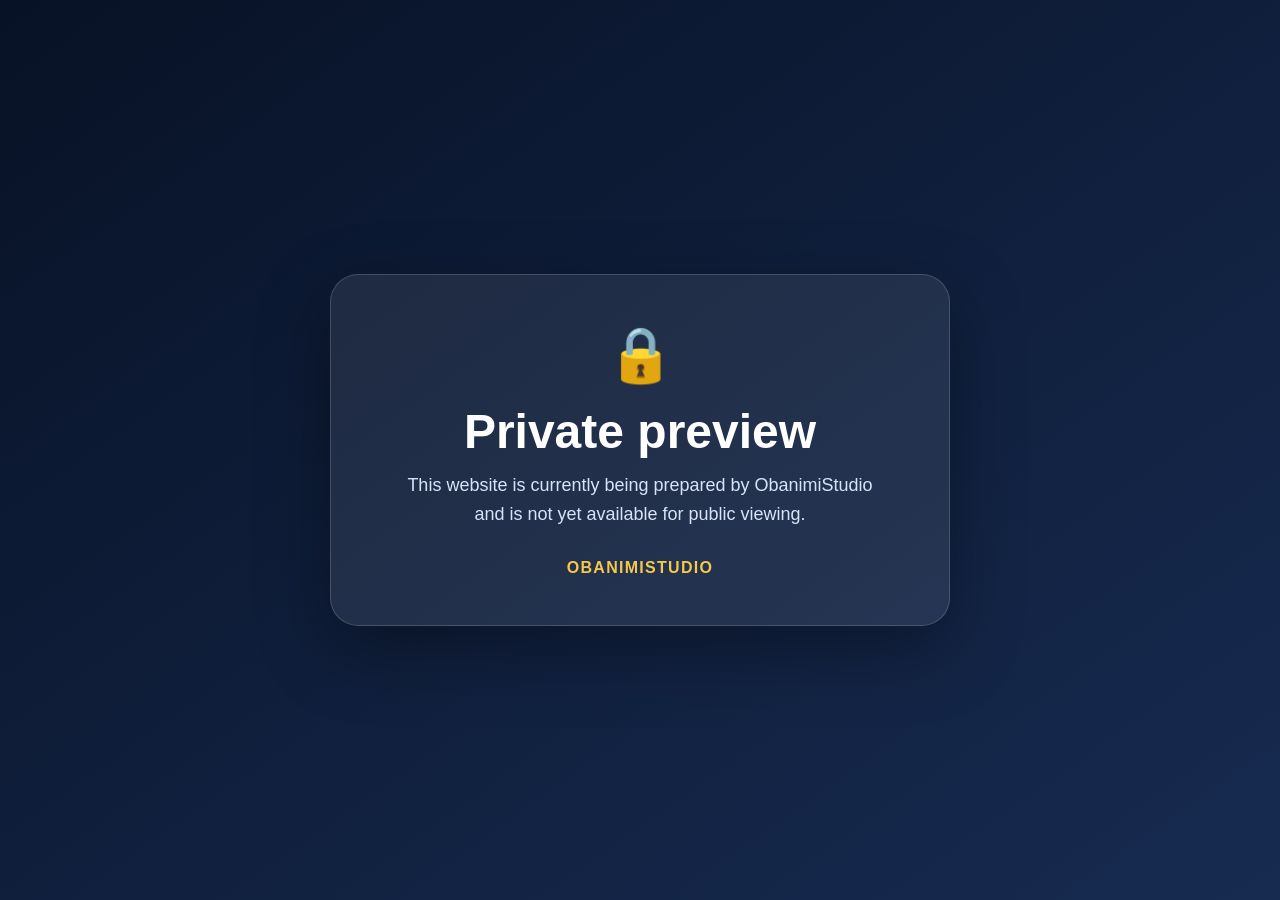
==== index.html @ 15bf910d "Deploy index.html" ====
<!doctype html>
<html lang="en">
<head>
  <meta charset="UTF-8" />
  <meta name="viewport" content="width=device-width, initial-scale=1.0" />
  <meta name="robots" content="noindex, nofollow, noarchive" />
  <meta name="theme-color" content="#101a35" />
  <title>Private Preview | ObanimiStudio</title>
  <link rel="canonical" href="https://obanimistudio.com/destination-of-peace/" />
  <style>
    *{box-sizing:border-box}
    body{margin:0;min-height:100vh;display:grid;place-items:center;padding:24px;background:linear-gradient(145deg,#081226,#172b51);font-family:Inter,Arial,sans-serif;color:#fff}
    main{width:min(620px,100%);padding:48px 30px;text-align:center;border:1px solid rgba(255,255,255,.16);border-radius:28px;background:rgba(255,255,255,.08);box-shadow:0 24px 70px rgba(0,0,0,.35)}
    .lock{font-size:54px}
    h1{margin:18px 0 12px;font-size:clamp(30px,6vw,48px)}
    p{margin:0 auto;max-width:470px;color:#d8e3f8;font-size:18px;line-height:1.6}
    .brand{margin-top:30px;color:#f4c84b;font-weight:800;letter-spacing:.08em}
  </style>
</head>
<body>
  <main>
    <div class="lock" aria-hidden="true">🔒</div>
    <h1>Private preview</h1>
    <p>This website is currently being prepared by ObanimiStudio and is not yet available for public viewing.</p>
    <div class="brand">OBANIMISTUDIO</div>
  </main>
  <script>
    if ('serviceWorker' in navigator) {
      navigator.serviceWorker.getRegistrations().then(registrations => registrations.forEach(registration => registration.unregister()));
    }
    if ('caches' in window) {
      caches.keys().then(keys => keys.forEach(key => caches.delete(key)));
    }
  </script>
</body>
</html>
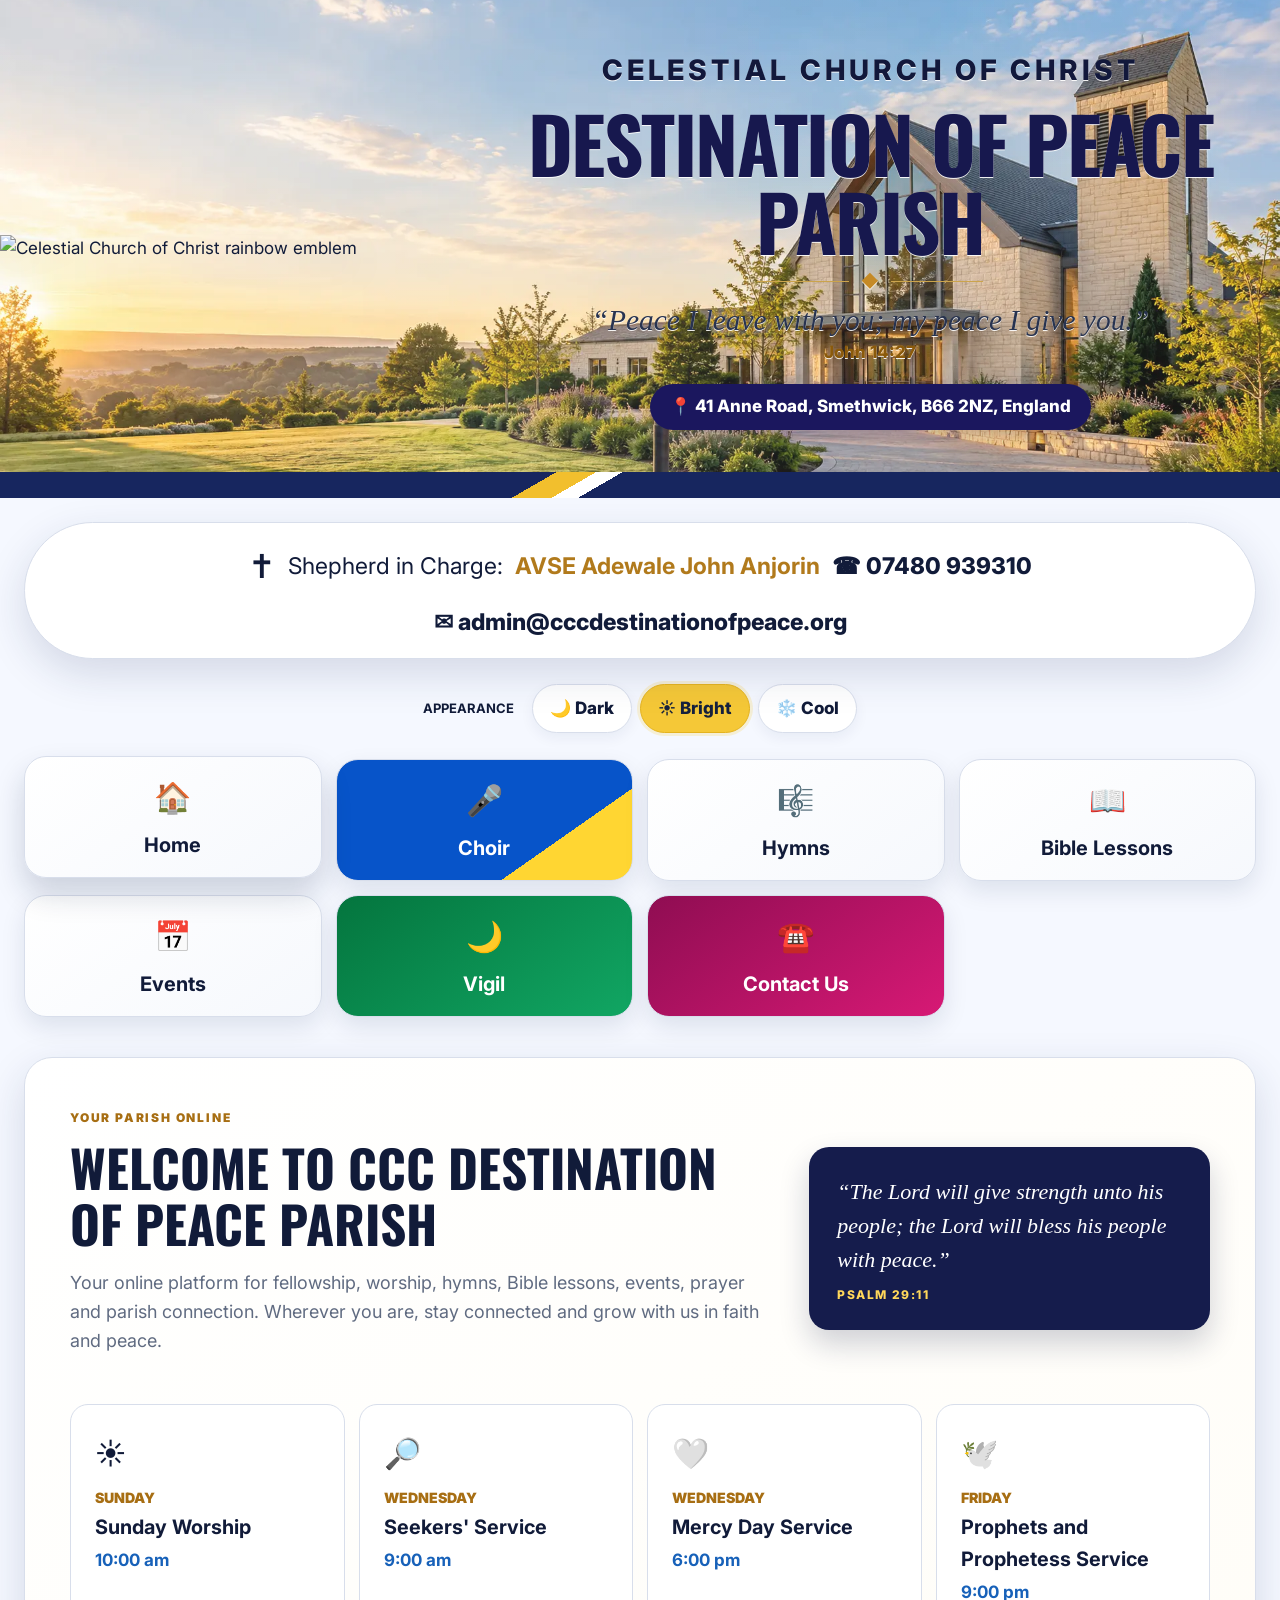
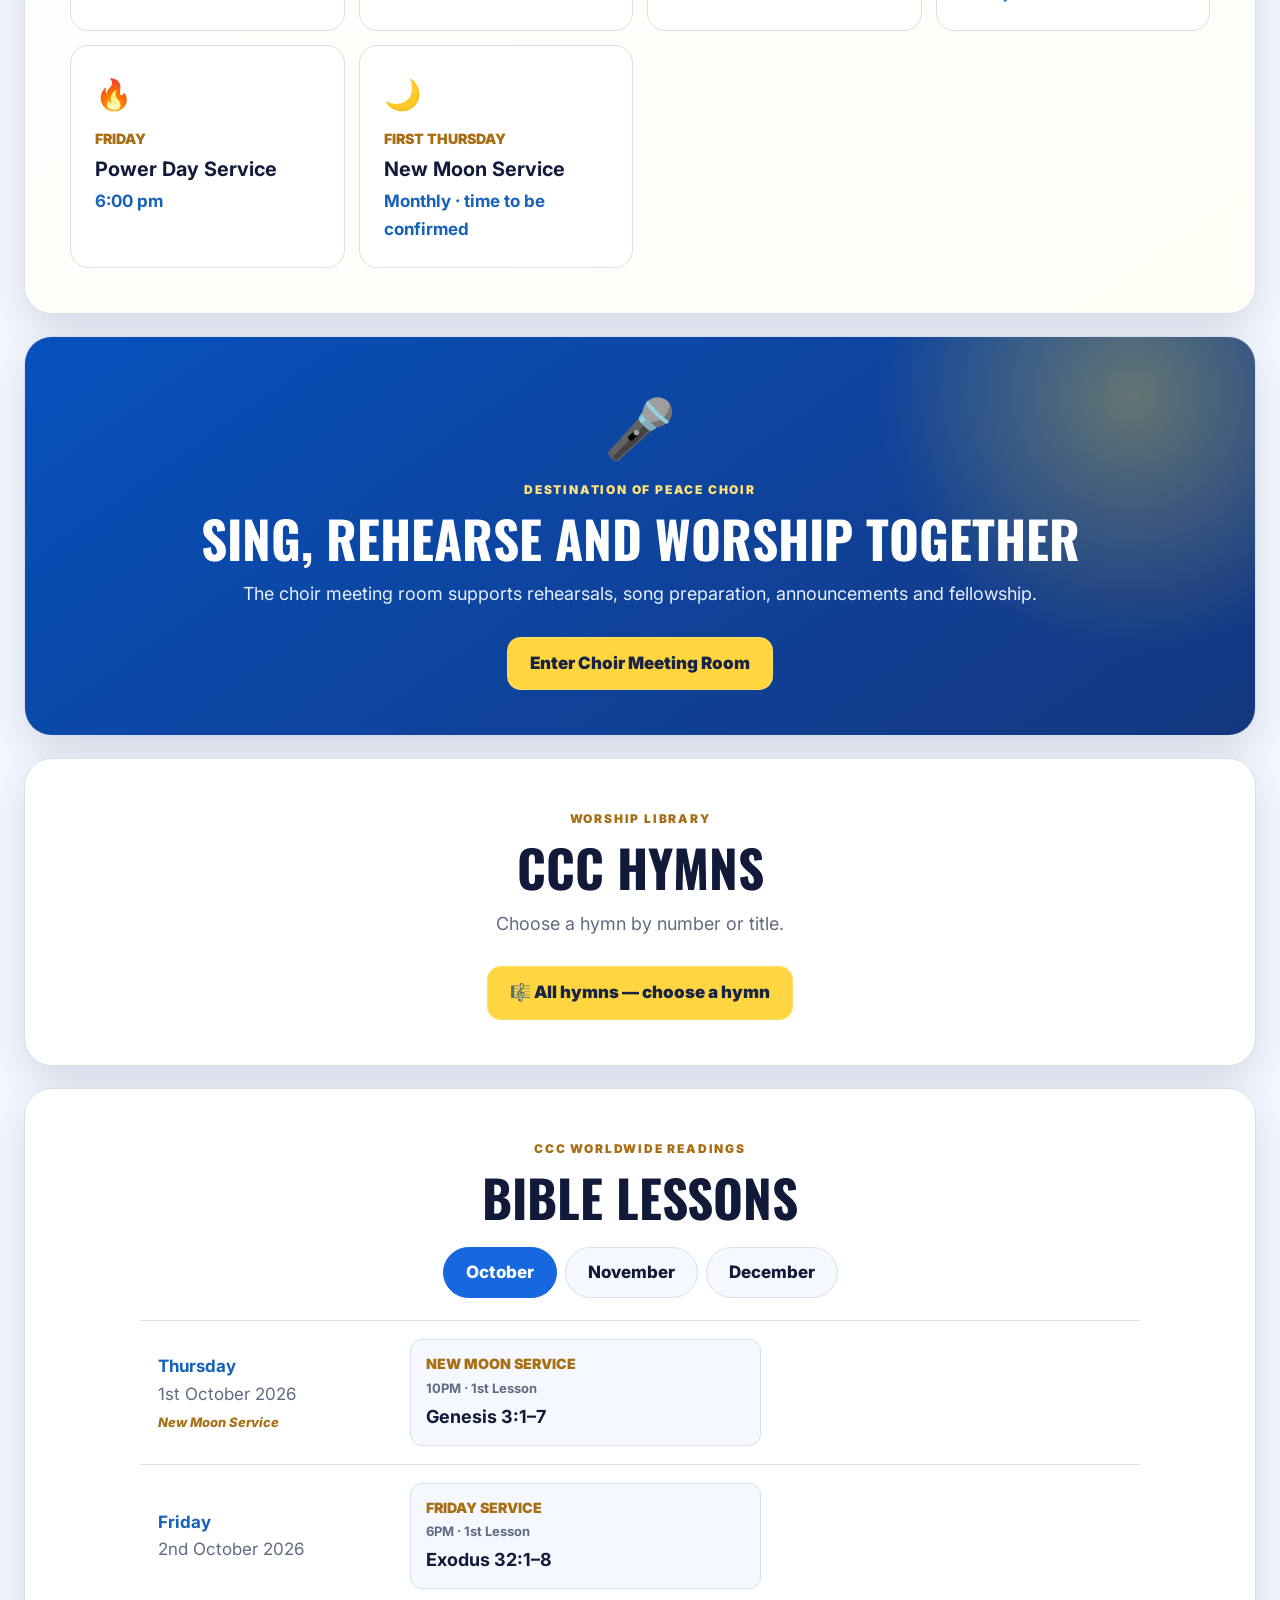
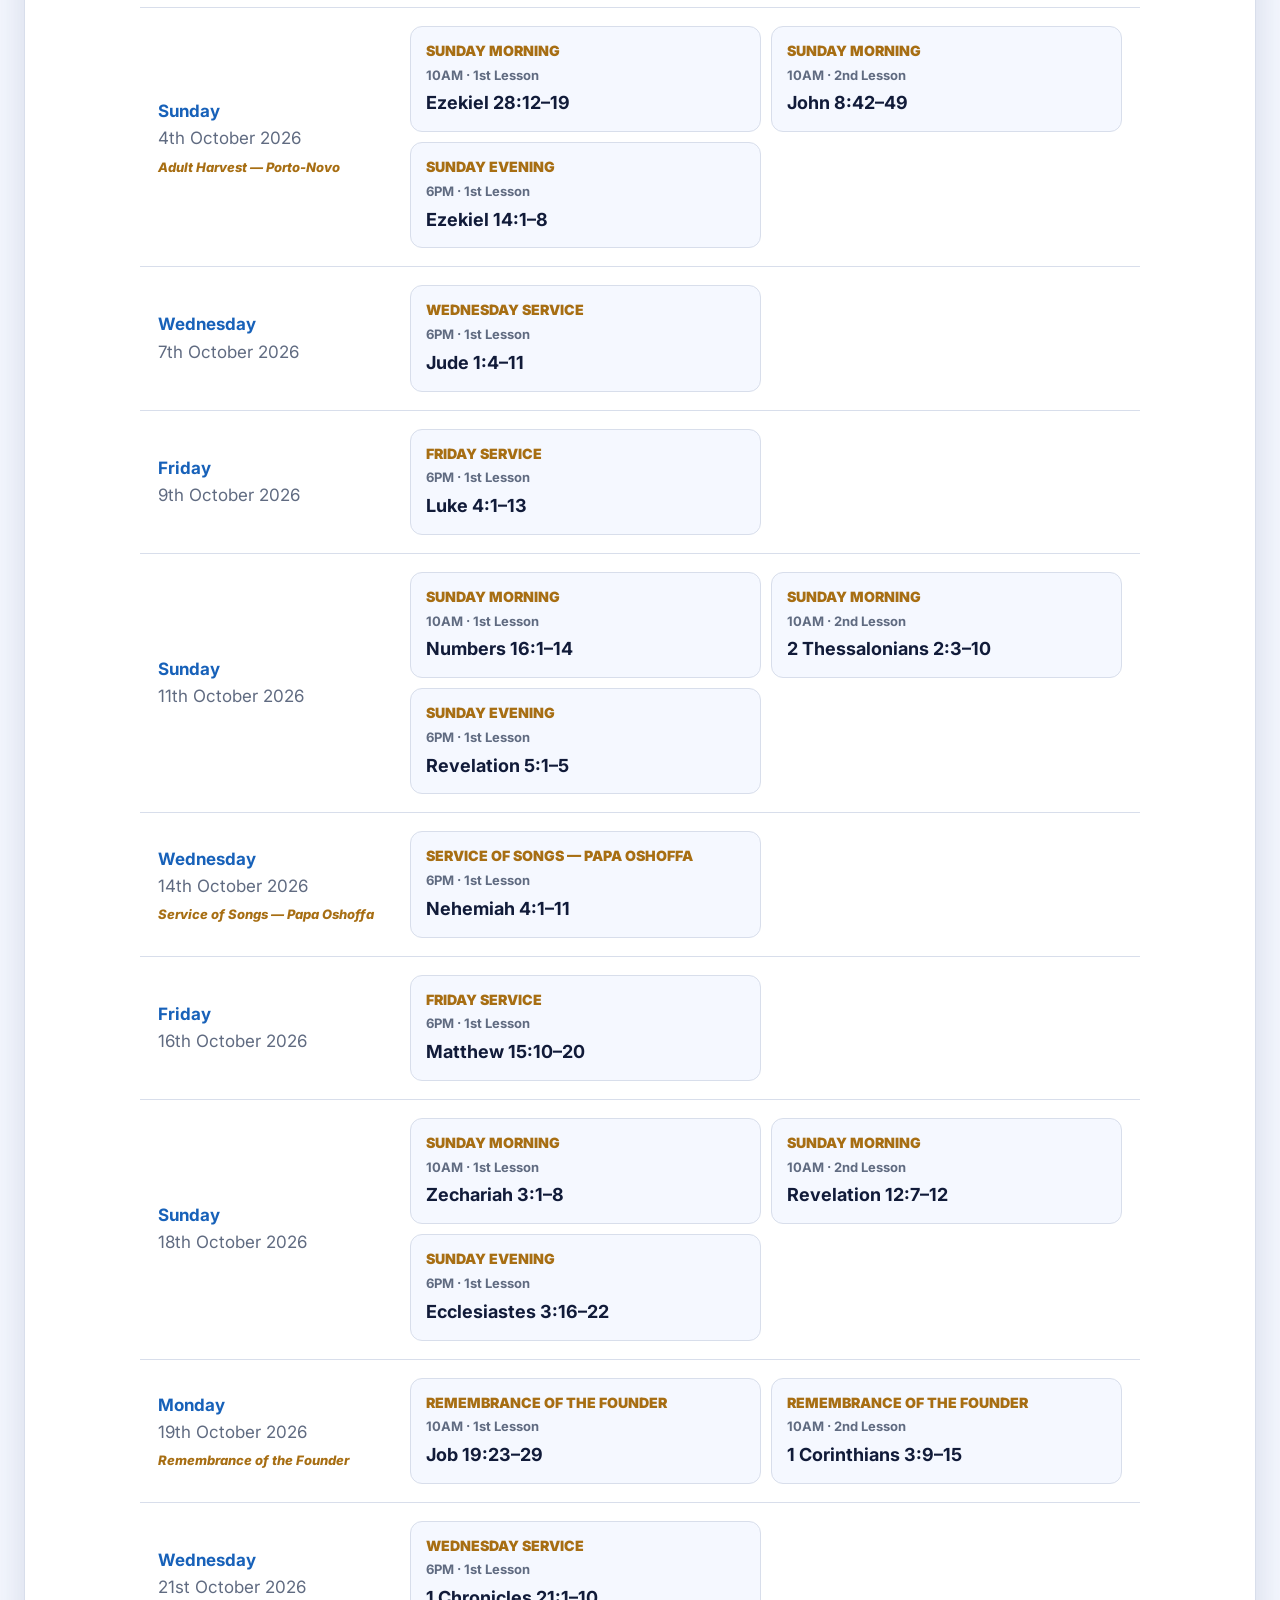
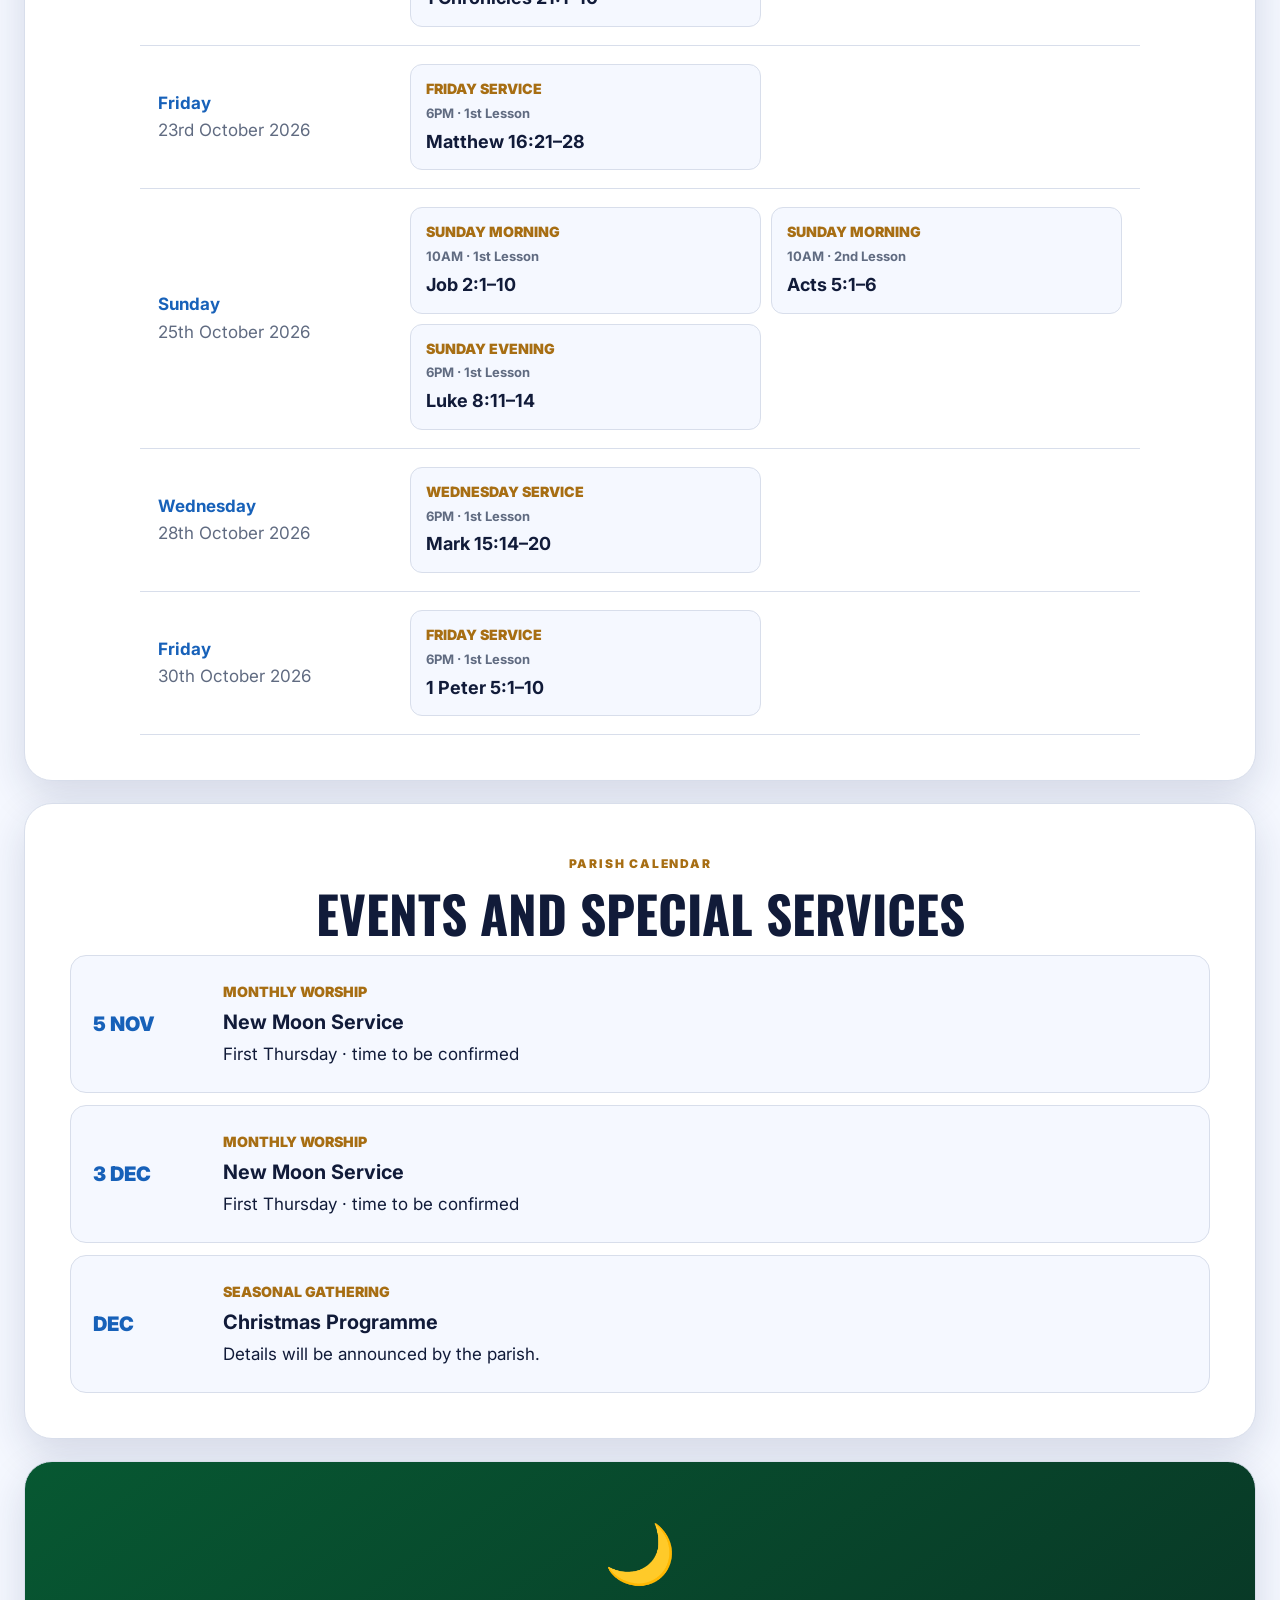
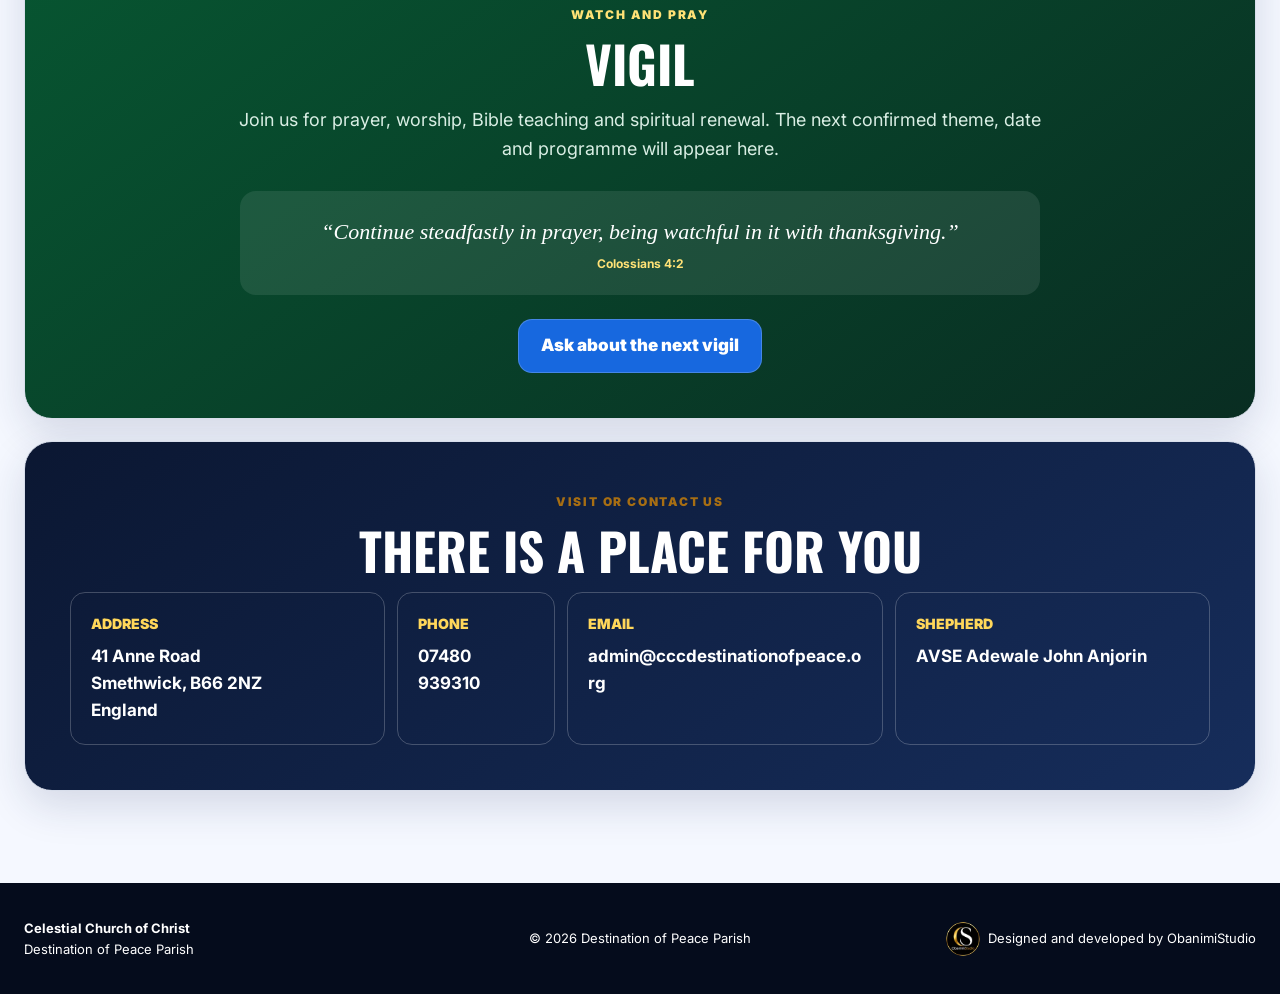
==== commit 1c8c1cfc: "Publish Destination of Peace parish website on custom domain" ====
--- a/index.html
+++ b/index.html
@@ -3,34 +3,16 @@
 <head>
   <meta charset="UTF-8" />
   <meta name="viewport" content="width=device-width, initial-scale=1.0" />
-  <meta name="robots" content="noindex, nofollow, noarchive" />
   <meta name="theme-color" content="#101a35" />
-  <title>Private Preview | ObanimiStudio</title>
-  <link rel="canonical" href="https://obanimistudio.com/destination-of-peace/" />
-  <style>
-    *{box-sizing:border-box}
-    body{margin:0;min-height:100vh;display:grid;place-items:center;padding:24px;background:linear-gradient(145deg,#081226,#172b51);font-family:Inter,Arial,sans-serif;color:#fff}
-    main{width:min(620px,100%);padding:48px 30px;text-align:center;border:1px solid rgba(255,255,255,.16);border-radius:28px;background:rgba(255,255,255,.08);box-shadow:0 24px 70px rgba(0,0,0,.35)}
-    .lock{font-size:54px}
-    h1{margin:18px 0 12px;font-size:clamp(30px,6vw,48px)}
-    p{margin:0 auto;max-width:470px;color:#d8e3f8;font-size:18px;line-height:1.6}
-    .brand{margin-top:30px;color:#f4c84b;font-weight:800;letter-spacing:.08em}
-  </style>
+  <meta name="description" content="Celestial Church of Christ Destination of Peace Parish." />
+  <title>CCC Destination of Peace Parish</title>
+  <link rel="canonical" href="https://cccdestinationofpeace.org.uk/" />
+  <link rel="icon" href="/favicon.svg" />
+  <link rel="manifest" href="/manifest.webmanifest" />
+  <link rel="stylesheet" href="/assets/index-CvPpojqM.css" />
 </head>
 <body>
-  <main>
-    <div class="lock" aria-hidden="true">🔒</div>
-    <h1>Private preview</h1>
-    <p>This website is currently being prepared by ObanimiStudio and is not yet available for public viewing.</p>
-    <div class="brand">OBANIMISTUDIO</div>
-  </main>
-  <script>
-    if ('serviceWorker' in navigator) {
-      navigator.serviceWorker.getRegistrations().then(registrations => registrations.forEach(registration => registration.unregister()));
-    }
-    if ('caches' in window) {
-      caches.keys().then(keys => keys.forEach(key => caches.delete(key)));
-    }
-  </script>
+  <div id="root"></div>
+  <script type="module" src="/assets/hymn-selector-20261004.js"></script>
 </body>
 </html>
--- a/assets/index-CvPpojqM.css
+++ b/assets/index-CvPpojqM.css
@@ -0,0 +1 @@
+@import "https://fonts.googleapis.com/css2?family=Inter:wght@400;600;700;800;900&family=Oswald:wght@600;700&display=swap";html,body,#root{min-height:100%}body{margin:0}:root{--page:#f5f8ff;--surface:#fff;--ink:#111b39;--muted:#606b81;--line:#d8deeb;--gold:#f5c837;--shadow:0 15px 42px #192b5426;--lightningcss-light:initial;--lightningcss-dark: ;color-scheme:light;font-family:Inter,system-ui,sans-serif}:root[data-theme=dark]{--page:#071020;--surface:#0e1a30;--ink:#f7f9ff;--muted:#b5bfd2;--line:#293752;--gold:#ffd445;--shadow:0 15px 42px #0006;--lightningcss-light: ;--lightningcss-dark:initial;color-scheme:dark}:root[data-theme=cool]{--page:#edfaff;--surface:#fff;--ink:#12334a;--muted:#5e7482;--line:#c4dde9;--gold:#f0c84a;--shadow:0 15px 42px #175b7624;--lightningcss-light:initial;--lightningcss-dark: ;color-scheme:light}*{box-sizing:border-box}html{scroll-behavior:smooth;scroll-padding-top:24px}body{background:radial-gradient(circle at top,#dfeaff 0,var(--page) 440px);color:var(--ink);margin:0;font:17px/1.6 Inter,sans-serif}button,input{font:inherit}button,a{-webkit-tap-highlight-color:transparent}.app-shell{background:var(--page);width:min(1450px,100%);margin:auto;overflow:hidden;box-shadow:0 0 80px #0714322e}.parish-banner{background:linear-gradient(90deg,#ffffff12 0%,#ffffff24 38%,#ffffff14 74%),var(--church);background-position:50%;background-size:cover;grid-template-columns:36% 64%;align-items:center;min-height:440px;display:grid;position:relative;overflow:hidden}.parish-banner:after{content:"";background:linear-gradient(150deg,#17265f 0 42%,#f2bf2d 42% 45%,#fff 45% 47%,#17265f 47%);height:26px;position:absolute;inset:auto 0 0}.banner-glow{pointer-events:none;background:radial-gradient(circle at 75% 20%,#ffe0740d,#0000 30%);position:absolute;inset:0}.ccc-emblem{z-index:1;filter:drop-shadow(0 12px 20px #05103633);justify-self:start;width:106%;max-width:560px;position:relative}.banner-copy{z-index:2;text-align:center;text-shadow:0 1px #ffffffe6;padding:48px 34px 68px;position:relative}.banner-copy>p{text-transform:uppercase;letter-spacing:.14em;color:#12183b;margin:0;font-size:clamp(17px,2.2vw,29px);font-weight:800}.banner-copy h1{text-transform:uppercase;letter-spacing:-.02em;color:#17184e;max-width:900px;margin:10px auto 8px;font-family:Oswald,sans-serif;font-size:clamp(46px,6vw,86px);line-height:1.02}.ornament{color:#c58a26;justify-content:center;align-items:center;gap:12px;display:flex}.ornament:before,.ornament:after{content:"";background:#cba44c;width:92px;height:1px}.banner-copy blockquote{color:#28334f;margin:6px 0 0;font:italic clamp(19px,2.3vw,31px)/1.3 Georgia,serif}.banner-copy cite{color:#8b5a0b;font-style:normal;font-weight:800;display:block}.address-pill{color:#fff;text-shadow:none;background:#1b175e;border-radius:999px;margin-top:18px;padding:9px 20px;font-weight:800;text-decoration:none;display:inline-flex;box-shadow:0 7px 18px #1a185e40}main{background:var(--page);padding:0 24px 70px}.shepherd-strip{z-index:3;border:1px solid var(--line);background:var(--surface);max-width:1320px;box-shadow:var(--shadow);border-radius:999px;flex-wrap:wrap;justify-content:center;align-items:center;gap:12px;margin:24px auto 15px;padding:17px 28px;font-size:clamp(16px,2vw,23px);display:flex;position:relative}.shepherd-strip .cross{font-size:33px}.shepherd-strip strong{color:#b17a1c}.shepherd-strip a{color:var(--ink);font-weight:800;text-decoration:none}.appearance-panel{text-transform:uppercase;justify-content:center;align-items:center;gap:18px;padding:10px;display:flex}.appearance-panel>b{font-size:13px}.appearance-panel>div{gap:8px;display:flex}.appearance-panel button{border:1px solid var(--line);background:var(--surface);color:var(--ink);cursor:pointer;border-radius:999px;padding:10px 17px;font-weight:800;box-shadow:0 5px 14px #1328500f}.appearance-panel button.active{background:var(--gold);color:#16213e;border-color:#e4b31f;box-shadow:0 0 0 3px #f5c83733}.dashboard-grid{grid-template-columns:repeat(4,1fr);gap:14px;max-width:1320px;margin:16px auto 40px;display:grid}.dashboard-card{border:1px solid var(--line);background:linear-gradient(145deg,var(--surface),color-mix(in srgb,var(--surface) 86%,#bed0ef));min-height:122px;color:var(--ink);cursor:pointer;border-radius:22px;align-content:center;place-items:center;gap:8px;font-size:20px;transition:transform .2s,box-shadow .2s;display:grid;box-shadow:0 10px 24px #0e1f431a}.dashboard-card:hover,.dashboard-card.selected{transform:translateY(-3px);box-shadow:0 16px 30px #0e1f432e}.dashboard-card span{font-size:30px}.dashboard-card.blue{color:#fff;background:linear-gradient(145deg,#0754c9 0 72%,#ffd632 72%)}.dashboard-card.green{color:#fff;background:linear-gradient(145deg,#04753e,#11a663)}.dashboard-card.pink{color:#fff;background:linear-gradient(145deg,#8f0d52,#d71975)}.welcome-card,.content-card{border:1px solid var(--line);background:var(--surface);max-width:1320px;box-shadow:var(--shadow);border-radius:28px;margin:22px auto;padding:45px;scroll-margin-top:24px}.welcome-card{background:linear-gradient(145deg,var(--surface),color-mix(in srgb,var(--surface) 90%,#ffe8a8))}.welcome-intro{grid-template-columns:1.4fr .8fr;align-items:center;gap:38px;display:grid}.welcome-intro p{color:var(--muted);font-size:18px}.welcome-intro blockquote{color:#fff;background:#151c4c;border-radius:20px;margin:0;padding:28px;font:italic 22px/1.55 Georgia,serif;box-shadow:0 14px 30px #0f184133}.welcome-intro cite{color:#ffd75a;text-transform:uppercase;letter-spacing:.12em;margin-top:10px;font:800 12px Inter,sans-serif;display:block}.section-kicker{color:#a76e13;text-transform:uppercase;letter-spacing:.15em;font-size:12px;font-weight:900;display:inline-block}.welcome-card h2,.content-card h2{text-transform:uppercase;margin:8px 0 14px;font-family:Oswald,sans-serif;font-size:clamp(30px,4vw,52px);line-height:1.1}.content-card{text-align:center}.content-card>p{max-width:820px;color:var(--muted);margin:0 auto 28px;font-size:18px}.service-grid{text-align:left;grid-template-columns:repeat(4,1fr);gap:14px;margin-top:30px;display:grid}.service-grid article{border:1px solid var(--line);background:var(--surface);border-radius:18px;padding:24px}.service-grid article>span{font-size:30px}.service-grid small{color:#a76e13;text-transform:uppercase;margin-top:10px;font-weight:900;display:block}.service-grid h3{margin:3px 0}.service-grid strong{color:#1761b9}.card-icon{font-size:58px}.choir-card{color:#fff;background:radial-gradient(circle at 90% 15%,#ffd73459,#0000 22%),linear-gradient(145deg,#0751bd,#14377f)}.choir-card .section-kicker{color:#ffe278}.choir-card>p{color:#e7efff}.action-button{color:#fff;background:#1768df;border:1px solid #fff3;border-radius:14px;justify-content:center;align-items:center;min-height:52px;padding:12px 22px;font-weight:900;text-decoration:none;display:inline-flex}.action-button.gold{color:#192344;background:#ffd63f}.search-box{text-align:left;max-width:740px;margin:25px auto;font-weight:800;display:block}.search-box input{border:1px solid var(--line);background:var(--page);width:100%;color:var(--ink);border-radius:12px;margin-top:7px;padding:15px;display:block}.hymn-grid{grid-template-columns:repeat(3,1fr);gap:12px;display:grid}.hymn-grid button{text-align:left;border:1px solid var(--line);background:var(--page);min-height:125px;color:var(--ink);cursor:pointer;border-radius:15px;padding:18px}.hymn-grid small,.hymn-grid span{color:var(--muted);display:block}.hymn-grid b{margin:7px 0;font-size:17px;display:block}.month-tabs{flex-wrap:wrap;justify-content:center;gap:8px;margin:22px 0;display:flex}.month-tabs button{border:1px solid var(--line);background:var(--page);color:var(--ink);cursor:pointer;border-radius:999px;padding:11px 22px;font-weight:800}.month-tabs button.active{color:#fff;background:#1768df;border-color:#1768df}.lesson-list{border-top:1px solid var(--line);text-align:left;max-width:1000px;margin:auto}.lesson-list>article{border-bottom:1px solid var(--line);grid-template-columns:230px 1fr;align-items:center;gap:22px;padding:18px;display:grid}.lesson-date{display:grid}.lesson-date>b{color:#1761b9}.lesson-date time{color:var(--muted)}.lesson-date em{color:#a76e13;margin-top:6px;font-size:13px;font-weight:800;line-height:1.35}.lesson-readings{grid-template-columns:repeat(2,minmax(0,1fr));gap:10px;display:grid}.lesson-readings>div{background:var(--page);border:1px solid var(--line);border-radius:12px;min-height:88px;padding:13px 15px}.lesson-readings small{color:#a76e13;text-transform:uppercase;font-weight:900;display:block}.lesson-readings span{color:var(--muted);margin-top:2px;font-size:13px;font-weight:700;display:block}.lesson-readings strong{margin-top:4px;font-size:18px;display:block}.event-grid{text-align:left;gap:12px;display:grid}.event-grid article{border:1px solid var(--line);background:var(--page);border-radius:16px;grid-template-columns:110px 1fr;align-items:center;gap:20px;padding:22px;display:grid}.event-grid time{color:#1761b9;font-size:20px;font-weight:900}.event-grid small{color:#a76e13;text-transform:uppercase;font-weight:900}.event-grid h3,.event-grid p{margin:2px 0}.vigil-card{color:#fff;background:linear-gradient(145deg,#075832,#092d22)}.vigil-card .section-kicker{color:#ffe276}.vigil-card>p{color:#d9eee4}.vigil-card blockquote{background:#ffffff17;border-radius:16px;max-width:800px;margin:24px auto;padding:24px;font:italic 22px/1.5 Georgia,serif}.vigil-card cite{color:#ffe276;margin-top:8px;font:700 12px Inter,sans-serif;display:block}.contact-card{color:#fff;background:linear-gradient(145deg,#0b1732,#162d5b)}.contact-grid{text-align:left;grid-template-columns:2fr 1fr 2fr 2fr;gap:12px;display:grid}.contact-grid>*{color:#fff;overflow-wrap:anywhere;border:1px solid #ffffff38;border-radius:15px;padding:20px;text-decoration:none}.contact-grid small{color:#ffd75a;text-transform:uppercase;margin-bottom:7px;font-weight:900;display:block}footer{color:#fff;background:#050c1c;grid-template-columns:1fr auto 1fr;align-items:center;gap:20px;padding:32px max(24px,50% - 660px);font-size:13px;display:grid}footer div{display:grid}footer a{color:#fff;justify-self:end;align-items:center;gap:8px;text-decoration:none;display:flex}footer img{border-radius:50%;width:34px;height:34px}.modal-backdrop{z-index:100;background:#020816e0;place-items:center;padding:20px;display:grid;position:fixed;inset:0}.hymn-modal{background:var(--surface);width:min(1120px,100%);max-height:92vh;color:var(--ink);border-radius:20px;padding:34px;position:relative;overflow:auto}.hymn-toolbar{z-index:2;background:color-mix(in srgb,var(--surface) 95%,transparent);border-bottom:1px solid var(--line);-webkit-backdrop-filter:blur(10px);backdrop-filter:blur(10px);justify-content:space-between;align-items:center;gap:15px;margin:-34px -34px 24px;padding:16px 20px;display:flex;position:sticky;top:-34px}.close-button,.font-controls button,.hymn-navigation button{border:1px solid var(--line);background:var(--page);color:var(--ink);cursor:pointer;border-radius:10px;padding:9px 14px;font-weight:800}.font-controls{align-items:center;gap:8px;display:flex}.font-controls span{min-width:42px;color:var(--muted);font-size:13px}.bilingual-grid{text-align:left;grid-template-columns:1fr 1fr;gap:18px;margin-top:22px;display:grid}.bilingual-grid>section{border:1px solid var(--line);background:var(--page);border-radius:16px;padding:24px}.bilingual-grid h3{color:#1761b9;margin:0 0 16px}.lyrics-text{white-space:pre-wrap;font-size:var(--hymn-font-size);line-height:1.8}.hymn-navigation{justify-content:space-between;gap:12px;margin-top:24px;display:flex}.hymn-navigation button:disabled{opacity:.42;cursor:not-allowed}@media (width<=1050px){.parish-banner{grid-template-columns:40% 60%}.dashboard-grid{grid-template-columns:repeat(3,1fr)}.service-grid,.hymn-grid{grid-template-columns:repeat(2,1fr)}.contact-grid,footer{grid-template-columns:1fr 1fr}footer>p{display:none}}@media (width<=700px){body{font-size:16px}.parish-banner{background-image:linear-gradient(180deg,#ffffff24,#ffffff1f 60%,#ffffff0a),var(--church);background-position:66%;min-height:650px;display:block}.ccc-emblem{width:76%;margin:auto;padding-top:8px;display:block}.banner-copy{padding:0 18px 58px}.banner-copy h1{font-size:44px}.address-pill{font-size:13px}.shepherd-strip{text-align:center;border-radius:24px}.appearance-panel{text-align:center;display:grid}.dashboard-grid{grid-template-columns:repeat(2,1fr);gap:10px}.dashboard-card{min-height:105px;font-size:16px}.welcome-card,.content-card{padding:30px 20px}.welcome-intro{grid-template-columns:1fr;gap:20px}.welcome-intro blockquote{font-size:19px}.service-grid,.hymn-grid,.contact-grid,.bilingual-grid{grid-template-columns:1fr}.lesson-list>article{grid-template-columns:1fr;gap:10px}.lesson-readings{grid-template-columns:1fr 1fr}.event-grid article{grid-template-columns:1fr}.hymn-modal{padding:22px}.hymn-toolbar{margin:-22px -22px 20px;padding:12px;top:-22px}.font-controls button{padding:8px 10px}footer{grid-template-columns:1fr}footer a{justify-self:start}}@media (width<=420px){.lesson-readings{grid-template-columns:1fr}.appearance-panel button{padding:9px 11px}.dashboard-card{min-height:96px}}@media (prefers-reduced-motion:reduce){html{scroll-behavior:auto}.dashboard-card{transition:none}}
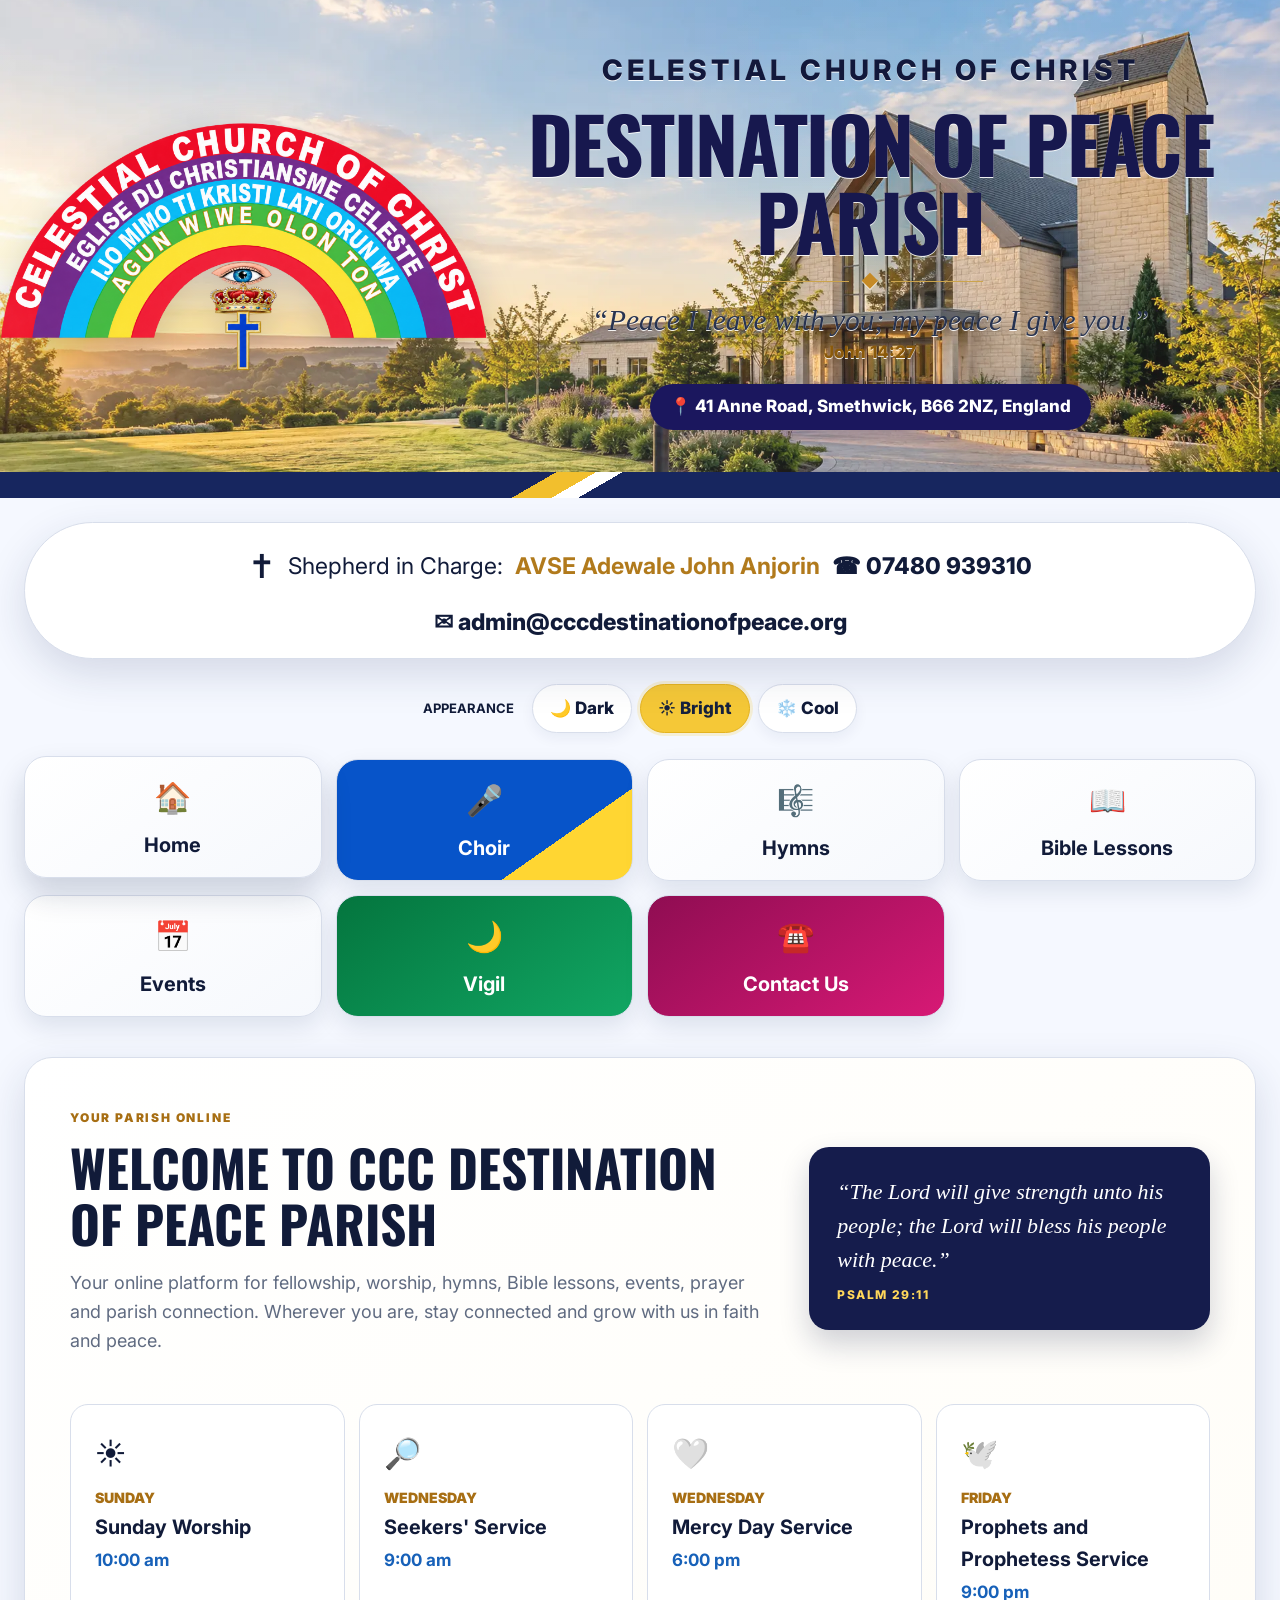
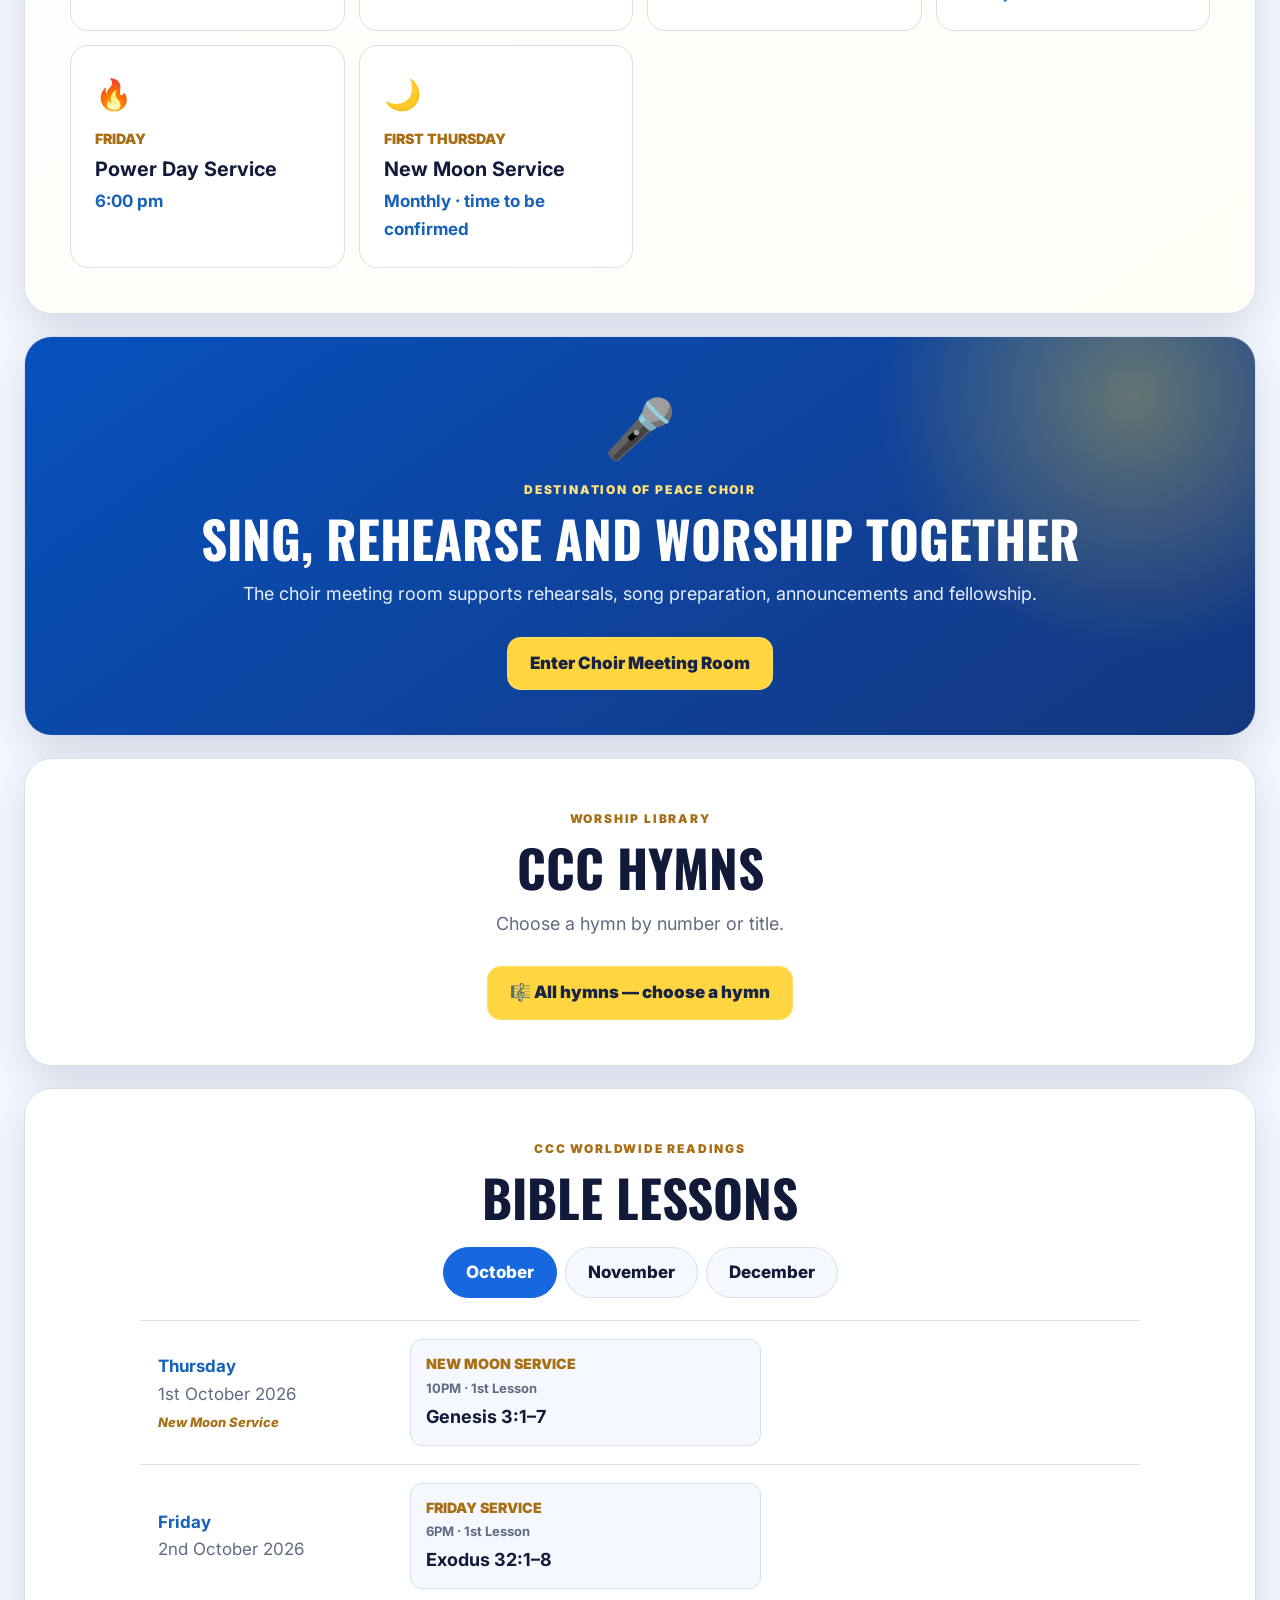
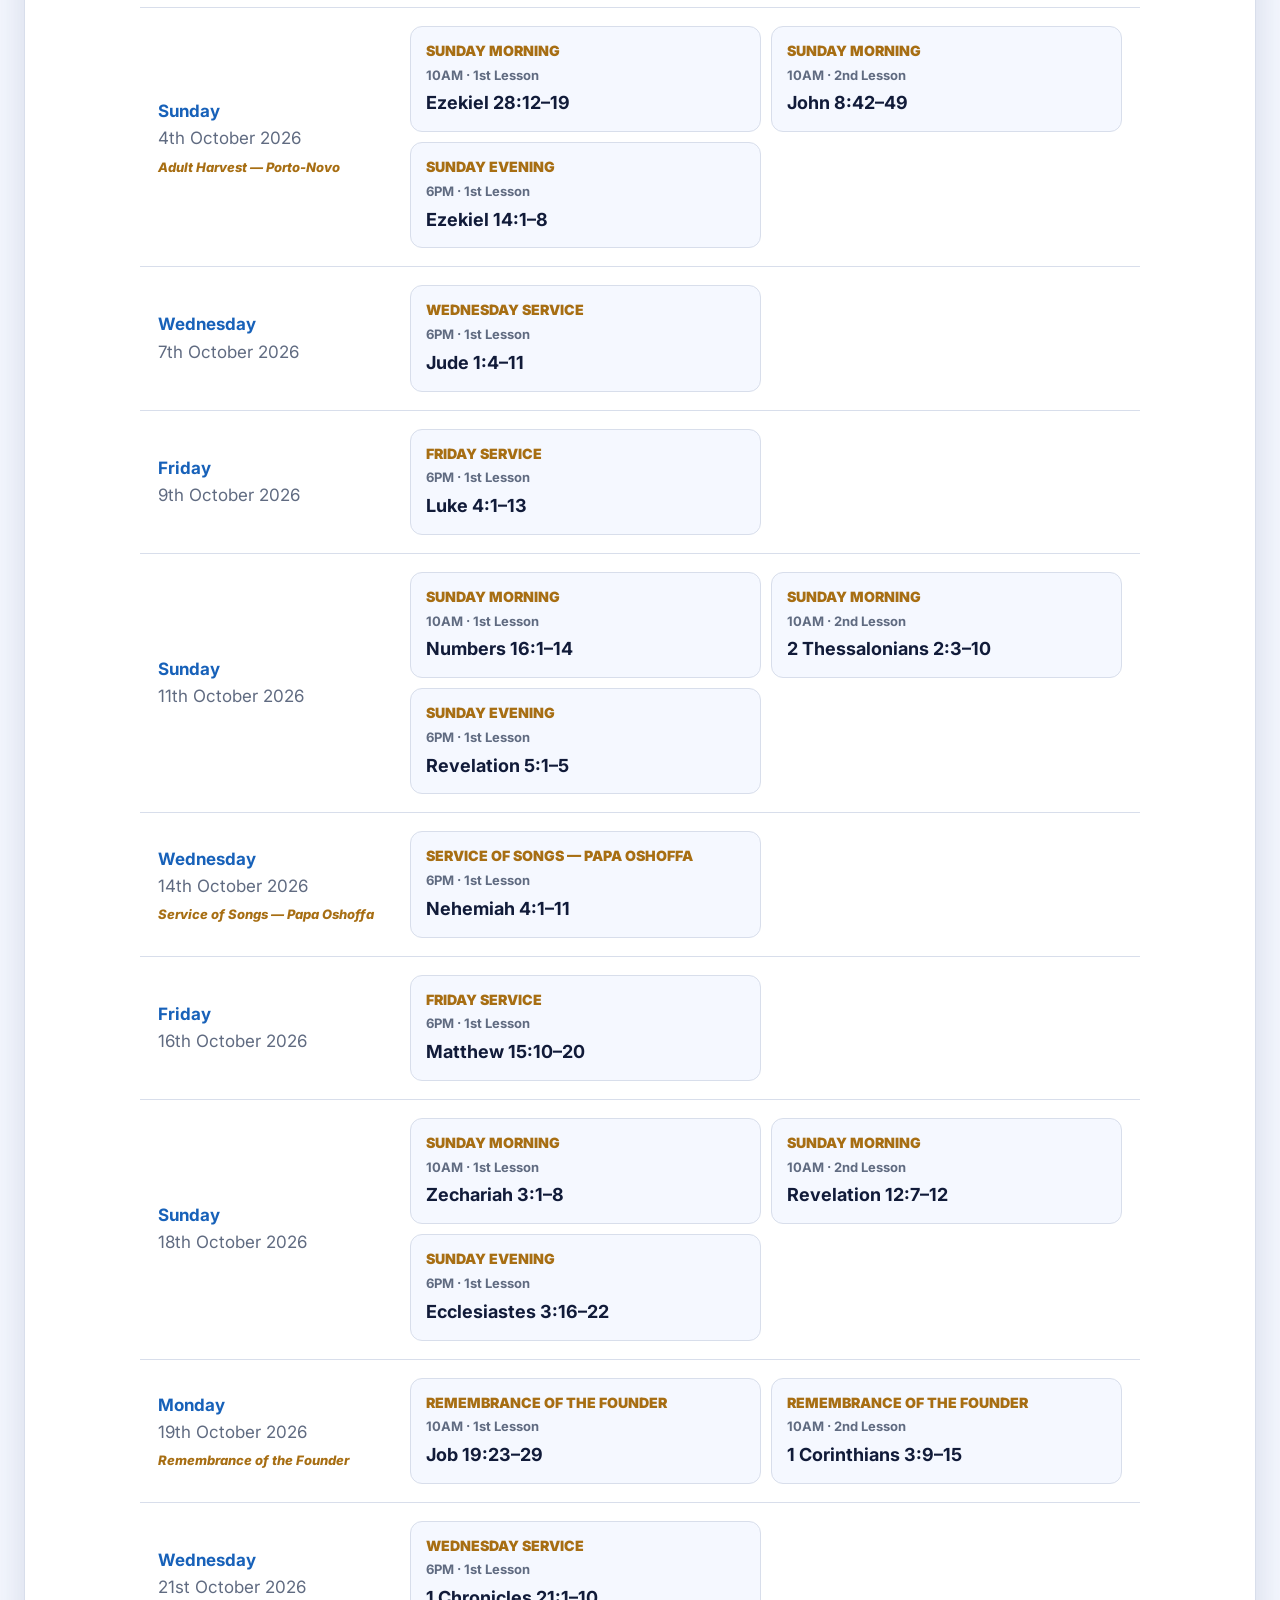
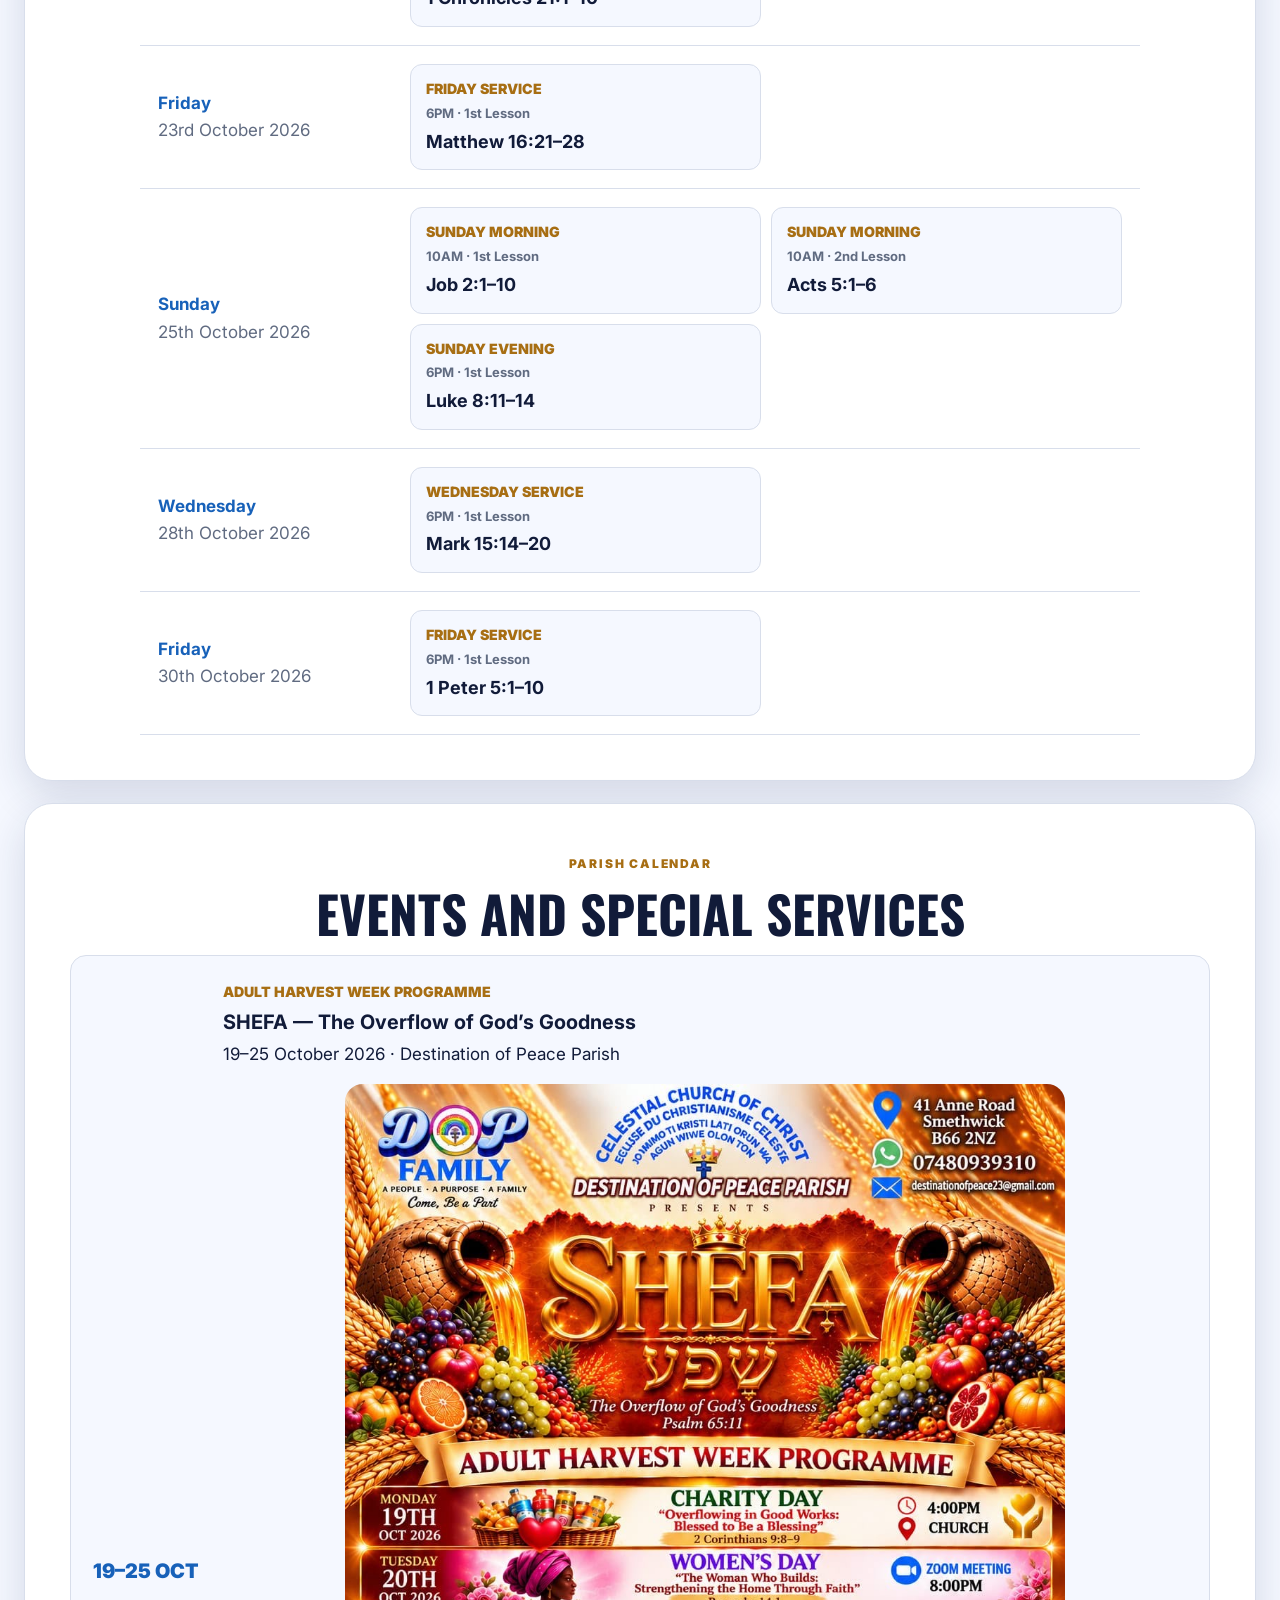
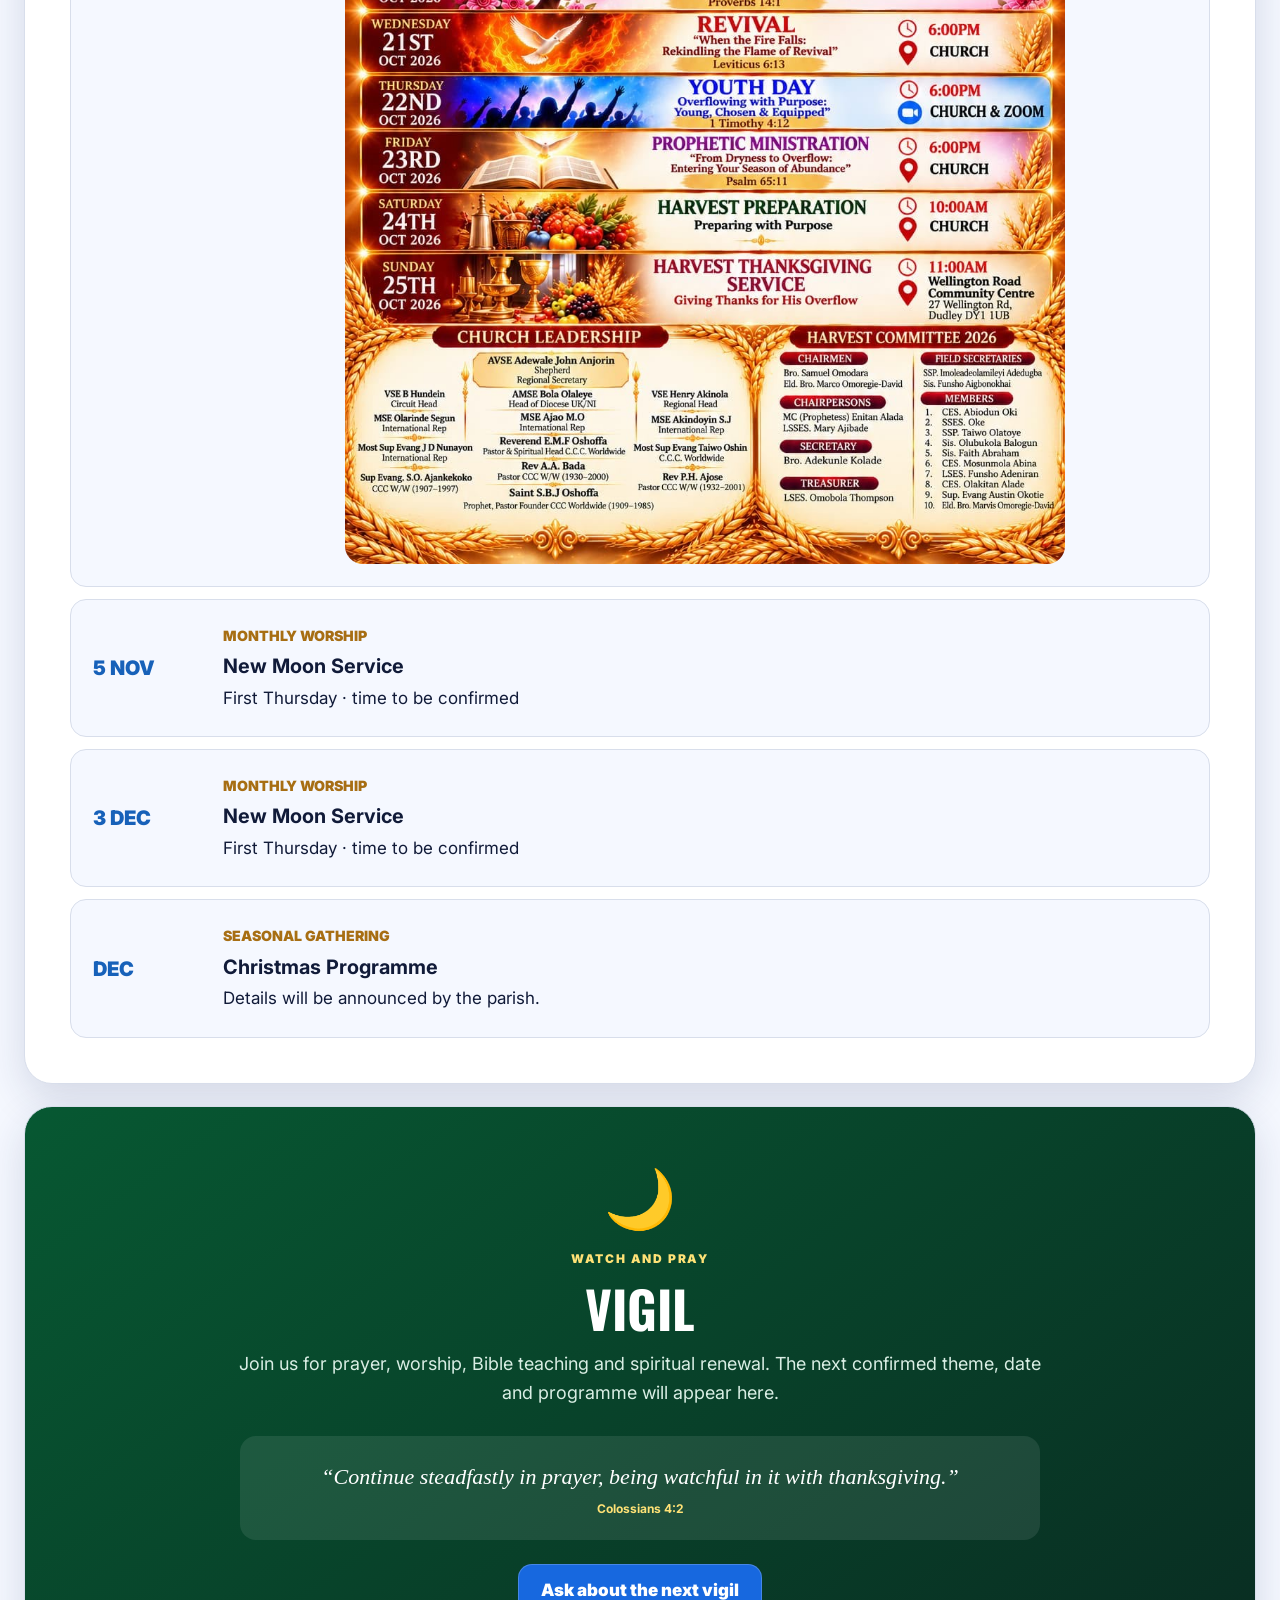
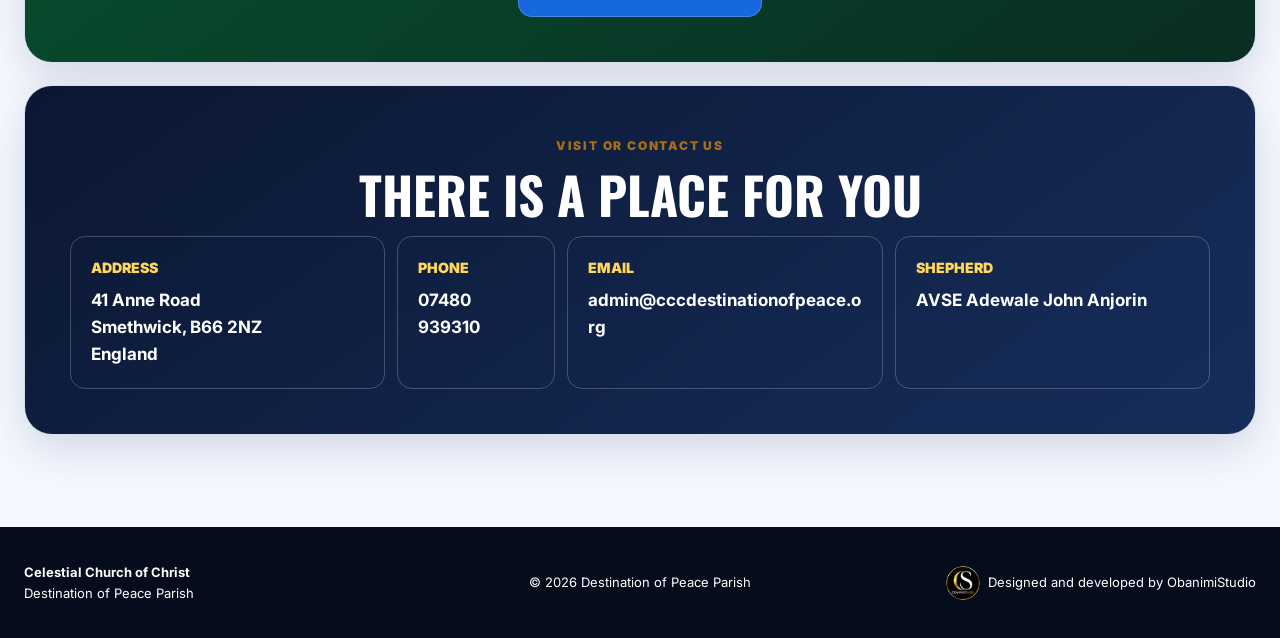
==== commit 2e4e59a2: "Synchronize latest responsive layout and harvest programme across devices" ====
--- a/index.html
+++ b/index.html
@@ -9,10 +9,10 @@
   <link rel="canonical" href="https://cccdestinationofpeace.org.uk/" />
   <link rel="icon" href="/favicon.svg" />
   <link rel="manifest" href="/manifest.webmanifest" />
-  <link rel="stylesheet" href="/assets/index-CvPpojqM.css" />
+  <link rel="stylesheet" href="/assets/index-CvPpojqM.css?v=20261007-1" />
 </head>
 <body>
   <div id="root"></div>
-  <script type="module" src="/assets/hymn-selector-20261004.js"></script>
+  <script type="module" src="/assets/hymn-selector-20261004.js?v=20261007-1"></script>
 </body>
 </html>
--- a/assets/index-CvPpojqM.css
+++ b/assets/index-CvPpojqM.css
@@ -1 +1 @@
-@import "https://fonts.googleapis.com/css2?family=Inter:wght@400;600;700;800;900&family=Oswald:wght@600;700&display=swap";html,body,#root{min-height:100%}body{margin:0}:root{--page:#f5f8ff;--surface:#fff;--ink:#111b39;--muted:#606b81;--line:#d8deeb;--gold:#f5c837;--shadow:0 15px 42px #192b5426;--lightningcss-light:initial;--lightningcss-dark: ;color-scheme:light;font-family:Inter,system-ui,sans-serif}:root[data-theme=dark]{--page:#071020;--surface:#0e1a30;--ink:#f7f9ff;--muted:#b5bfd2;--line:#293752;--gold:#ffd445;--shadow:0 15px 42px #0006;--lightningcss-light: ;--lightningcss-dark:initial;color-scheme:dark}:root[data-theme=cool]{--page:#edfaff;--surface:#fff;--ink:#12334a;--muted:#5e7482;--line:#c4dde9;--gold:#f0c84a;--shadow:0 15px 42px #175b7624;--lightningcss-light:initial;--lightningcss-dark: ;color-scheme:light}*{box-sizing:border-box}html{scroll-behavior:smooth;scroll-padding-top:24px}body{background:radial-gradient(circle at top,#dfeaff 0,var(--page) 440px);color:var(--ink);margin:0;font:17px/1.6 Inter,sans-serif}button,input{font:inherit}button,a{-webkit-tap-highlight-color:transparent}.app-shell{background:var(--page);width:min(1450px,100%);margin:auto;overflow:hidden;box-shadow:0 0 80px #0714322e}.parish-banner{background:linear-gradient(90deg,#ffffff12 0%,#ffffff24 38%,#ffffff14 74%),var(--church);background-position:50%;background-size:cover;grid-template-columns:36% 64%;align-items:center;min-height:440px;display:grid;position:relative;overflow:hidden}.parish-banner:after{content:"";background:linear-gradient(150deg,#17265f 0 42%,#f2bf2d 42% 45%,#fff 45% 47%,#17265f 47%);height:26px;position:absolute;inset:auto 0 0}.banner-glow{pointer-events:none;background:radial-gradient(circle at 75% 20%,#ffe0740d,#0000 30%);position:absolute;inset:0}.ccc-emblem{z-index:1;filter:drop-shadow(0 12px 20px #05103633);justify-self:start;width:106%;max-width:560px;position:relative}.banner-copy{z-index:2;text-align:center;text-shadow:0 1px #ffffffe6;padding:48px 34px 68px;position:relative}.banner-copy>p{text-transform:uppercase;letter-spacing:.14em;color:#12183b;margin:0;font-size:clamp(17px,2.2vw,29px);font-weight:800}.banner-copy h1{text-transform:uppercase;letter-spacing:-.02em;color:#17184e;max-width:900px;margin:10px auto 8px;font-family:Oswald,sans-serif;font-size:clamp(46px,6vw,86px);line-height:1.02}.ornament{color:#c58a26;justify-content:center;align-items:center;gap:12px;display:flex}.ornament:before,.ornament:after{content:"";background:#cba44c;width:92px;height:1px}.banner-copy blockquote{color:#28334f;margin:6px 0 0;font:italic clamp(19px,2.3vw,31px)/1.3 Georgia,serif}.banner-copy cite{color:#8b5a0b;font-style:normal;font-weight:800;display:block}.address-pill{color:#fff;text-shadow:none;background:#1b175e;border-radius:999px;margin-top:18px;padding:9px 20px;font-weight:800;text-decoration:none;display:inline-flex;box-shadow:0 7px 18px #1a185e40}main{background:var(--page);padding:0 24px 70px}.shepherd-strip{z-index:3;border:1px solid var(--line);background:var(--surface);max-width:1320px;box-shadow:var(--shadow);border-radius:999px;flex-wrap:wrap;justify-content:center;align-items:center;gap:12px;margin:24px auto 15px;padding:17px 28px;font-size:clamp(16px,2vw,23px);display:flex;position:relative}.shepherd-strip .cross{font-size:33px}.shepherd-strip strong{color:#b17a1c}.shepherd-strip a{color:var(--ink);font-weight:800;text-decoration:none}.appearance-panel{text-transform:uppercase;justify-content:center;align-items:center;gap:18px;padding:10px;display:flex}.appearance-panel>b{font-size:13px}.appearance-panel>div{gap:8px;display:flex}.appearance-panel button{border:1px solid var(--line);background:var(--surface);color:var(--ink);cursor:pointer;border-radius:999px;padding:10px 17px;font-weight:800;box-shadow:0 5px 14px #1328500f}.appearance-panel button.active{background:var(--gold);color:#16213e;border-color:#e4b31f;box-shadow:0 0 0 3px #f5c83733}.dashboard-grid{grid-template-columns:repeat(4,1fr);gap:14px;max-width:1320px;margin:16px auto 40px;display:grid}.dashboard-card{border:1px solid var(--line);background:linear-gradient(145deg,var(--surface),color-mix(in srgb,var(--surface) 86%,#bed0ef));min-height:122px;color:var(--ink);cursor:pointer;border-radius:22px;align-content:center;place-items:center;gap:8px;font-size:20px;transition:transform .2s,box-shadow .2s;display:grid;box-shadow:0 10px 24px #0e1f431a}.dashboard-card:hover,.dashboard-card.selected{transform:translateY(-3px);box-shadow:0 16px 30px #0e1f432e}.dashboard-card span{font-size:30px}.dashboard-card.blue{color:#fff;background:linear-gradient(145deg,#0754c9 0 72%,#ffd632 72%)}.dashboard-card.green{color:#fff;background:linear-gradient(145deg,#04753e,#11a663)}.dashboard-card.pink{color:#fff;background:linear-gradient(145deg,#8f0d52,#d71975)}.welcome-card,.content-card{border:1px solid var(--line);background:var(--surface);max-width:1320px;box-shadow:var(--shadow);border-radius:28px;margin:22px auto;padding:45px;scroll-margin-top:24px}.welcome-card{background:linear-gradient(145deg,var(--surface),color-mix(in srgb,var(--surface) 90%,#ffe8a8))}.welcome-intro{grid-template-columns:1.4fr .8fr;align-items:center;gap:38px;display:grid}.welcome-intro p{color:var(--muted);font-size:18px}.welcome-intro blockquote{color:#fff;background:#151c4c;border-radius:20px;margin:0;padding:28px;font:italic 22px/1.55 Georgia,serif;box-shadow:0 14px 30px #0f184133}.welcome-intro cite{color:#ffd75a;text-transform:uppercase;letter-spacing:.12em;margin-top:10px;font:800 12px Inter,sans-serif;display:block}.section-kicker{color:#a76e13;text-transform:uppercase;letter-spacing:.15em;font-size:12px;font-weight:900;display:inline-block}.welcome-card h2,.content-card h2{text-transform:uppercase;margin:8px 0 14px;font-family:Oswald,sans-serif;font-size:clamp(30px,4vw,52px);line-height:1.1}.content-card{text-align:center}.content-card>p{max-width:820px;color:var(--muted);margin:0 auto 28px;font-size:18px}.service-grid{text-align:left;grid-template-columns:repeat(4,1fr);gap:14px;margin-top:30px;display:grid}.service-grid article{border:1px solid var(--line);background:var(--surface);border-radius:18px;padding:24px}.service-grid article>span{font-size:30px}.service-grid small{color:#a76e13;text-transform:uppercase;margin-top:10px;font-weight:900;display:block}.service-grid h3{margin:3px 0}.service-grid strong{color:#1761b9}.card-icon{font-size:58px}.choir-card{color:#fff;background:radial-gradient(circle at 90% 15%,#ffd73459,#0000 22%),linear-gradient(145deg,#0751bd,#14377f)}.choir-card .section-kicker{color:#ffe278}.choir-card>p{color:#e7efff}.action-button{color:#fff;background:#1768df;border:1px solid #fff3;border-radius:14px;justify-content:center;align-items:center;min-height:52px;padding:12px 22px;font-weight:900;text-decoration:none;display:inline-flex}.action-button.gold{color:#192344;background:#ffd63f}.search-box{text-align:left;max-width:740px;margin:25px auto;font-weight:800;display:block}.search-box input{border:1px solid var(--line);background:var(--page);width:100%;color:var(--ink);border-radius:12px;margin-top:7px;padding:15px;display:block}.hymn-grid{grid-template-columns:repeat(3,1fr);gap:12px;display:grid}.hymn-grid button{text-align:left;border:1px solid var(--line);background:var(--page);min-height:125px;color:var(--ink);cursor:pointer;border-radius:15px;padding:18px}.hymn-grid small,.hymn-grid span{color:var(--muted);display:block}.hymn-grid b{margin:7px 0;font-size:17px;display:block}.month-tabs{flex-wrap:wrap;justify-content:center;gap:8px;margin:22px 0;display:flex}.month-tabs button{border:1px solid var(--line);background:var(--page);color:var(--ink);cursor:pointer;border-radius:999px;padding:11px 22px;font-weight:800}.month-tabs button.active{color:#fff;background:#1768df;border-color:#1768df}.lesson-list{border-top:1px solid var(--line);text-align:left;max-width:1000px;margin:auto}.lesson-list>article{border-bottom:1px solid var(--line);grid-template-columns:230px 1fr;align-items:center;gap:22px;padding:18px;display:grid}.lesson-date{display:grid}.lesson-date>b{color:#1761b9}.lesson-date time{color:var(--muted)}.lesson-date em{color:#a76e13;margin-top:6px;font-size:13px;font-weight:800;line-height:1.35}.lesson-readings{grid-template-columns:repeat(2,minmax(0,1fr));gap:10px;display:grid}.lesson-readings>div{background:var(--page);border:1px solid var(--line);border-radius:12px;min-height:88px;padding:13px 15px}.lesson-readings small{color:#a76e13;text-transform:uppercase;font-weight:900;display:block}.lesson-readings span{color:var(--muted);margin-top:2px;font-size:13px;font-weight:700;display:block}.lesson-readings strong{margin-top:4px;font-size:18px;display:block}.event-grid{text-align:left;gap:12px;display:grid}.event-grid article{border:1px solid var(--line);background:var(--page);border-radius:16px;grid-template-columns:110px 1fr;align-items:center;gap:20px;padding:22px;display:grid}.event-grid time{color:#1761b9;font-size:20px;font-weight:900}.event-grid small{color:#a76e13;text-transform:uppercase;font-weight:900}.event-grid h3,.event-grid p{margin:2px 0}.vigil-card{color:#fff;background:linear-gradient(145deg,#075832,#092d22)}.vigil-card .section-kicker{color:#ffe276}.vigil-card>p{color:#d9eee4}.vigil-card blockquote{background:#ffffff17;border-radius:16px;max-width:800px;margin:24px auto;padding:24px;font:italic 22px/1.5 Georgia,serif}.vigil-card cite{color:#ffe276;margin-top:8px;font:700 12px Inter,sans-serif;display:block}.contact-card{color:#fff;background:linear-gradient(145deg,#0b1732,#162d5b)}.contact-grid{text-align:left;grid-template-columns:2fr 1fr 2fr 2fr;gap:12px;display:grid}.contact-grid>*{color:#fff;overflow-wrap:anywhere;border:1px solid #ffffff38;border-radius:15px;padding:20px;text-decoration:none}.contact-grid small{color:#ffd75a;text-transform:uppercase;margin-bottom:7px;font-weight:900;display:block}footer{color:#fff;background:#050c1c;grid-template-columns:1fr auto 1fr;align-items:center;gap:20px;padding:32px max(24px,50% - 660px);font-size:13px;display:grid}footer div{display:grid}footer a{color:#fff;justify-self:end;align-items:center;gap:8px;text-decoration:none;display:flex}footer img{border-radius:50%;width:34px;height:34px}.modal-backdrop{z-index:100;background:#020816e0;place-items:center;padding:20px;display:grid;position:fixed;inset:0}.hymn-modal{background:var(--surface);width:min(1120px,100%);max-height:92vh;color:var(--ink);border-radius:20px;padding:34px;position:relative;overflow:auto}.hymn-toolbar{z-index:2;background:color-mix(in srgb,var(--surface) 95%,transparent);border-bottom:1px solid var(--line);-webkit-backdrop-filter:blur(10px);backdrop-filter:blur(10px);justify-content:space-between;align-items:center;gap:15px;margin:-34px -34px 24px;padding:16px 20px;display:flex;position:sticky;top:-34px}.close-button,.font-controls button,.hymn-navigation button{border:1px solid var(--line);background:var(--page);color:var(--ink);cursor:pointer;border-radius:10px;padding:9px 14px;font-weight:800}.font-controls{align-items:center;gap:8px;display:flex}.font-controls span{min-width:42px;color:var(--muted);font-size:13px}.bilingual-grid{text-align:left;grid-template-columns:1fr 1fr;gap:18px;margin-top:22px;display:grid}.bilingual-grid>section{border:1px solid var(--line);background:var(--page);border-radius:16px;padding:24px}.bilingual-grid h3{color:#1761b9;margin:0 0 16px}.lyrics-text{white-space:pre-wrap;font-size:var(--hymn-font-size);line-height:1.8}.hymn-navigation{justify-content:space-between;gap:12px;margin-top:24px;display:flex}.hymn-navigation button:disabled{opacity:.42;cursor:not-allowed}@media (width<=1050px){.parish-banner{grid-template-columns:40% 60%}.dashboard-grid{grid-template-columns:repeat(3,1fr)}.service-grid,.hymn-grid{grid-template-columns:repeat(2,1fr)}.contact-grid,footer{grid-template-columns:1fr 1fr}footer>p{display:none}}@media (width<=700px){body{font-size:16px}.parish-banner{background-image:linear-gradient(180deg,#ffffff24,#ffffff1f 60%,#ffffff0a),var(--church);background-position:66%;min-height:650px;display:block}.ccc-emblem{width:76%;margin:auto;padding-top:8px;display:block}.banner-copy{padding:0 18px 58px}.banner-copy h1{font-size:44px}.address-pill{font-size:13px}.shepherd-strip{text-align:center;border-radius:24px}.appearance-panel{text-align:center;display:grid}.dashboard-grid{grid-template-columns:repeat(2,1fr);gap:10px}.dashboard-card{min-height:105px;font-size:16px}.welcome-card,.content-card{padding:30px 20px}.welcome-intro{grid-template-columns:1fr;gap:20px}.welcome-intro blockquote{font-size:19px}.service-grid,.hymn-grid,.contact-grid,.bilingual-grid{grid-template-columns:1fr}.lesson-list>article{grid-template-columns:1fr;gap:10px}.lesson-readings{grid-template-columns:1fr 1fr}.event-grid article{grid-template-columns:1fr}.hymn-modal{padding:22px}.hymn-toolbar{margin:-22px -22px 20px;padding:12px;top:-22px}.font-controls button{padding:8px 10px}footer{grid-template-columns:1fr}footer a{justify-self:start}}@media (width<=420px){.lesson-readings{grid-template-columns:1fr}.appearance-panel button{padding:9px 11px}.dashboard-card{min-height:96px}}@media (prefers-reduced-motion:reduce){html{scroll-behavior:auto}.dashboard-card{transition:none}}
+@import "https://fonts.googleapis.com/css2?family=Inter:wght@400;600;700;800;900&family=Oswald:wght@600;700&display=swap";html,body,#root{min-height:100%}body{margin:0}:root{--page:#f5f8ff;--surface:#fff;--ink:#111b39;--muted:#606b81;--line:#d8deeb;--gold:#f5c837;--shadow:0 15px 42px #192b5426;--lightningcss-light:initial;--lightningcss-dark: ;color-scheme:light;font-family:Inter,system-ui,sans-serif}:root[data-theme=dark]{--page:#071020;--surface:#0e1a30;--ink:#f7f9ff;--muted:#b5bfd2;--line:#293752;--gold:#ffd445;--shadow:0 15px 42px #0006;--lightningcss-light: ;--lightningcss-dark:initial;color-scheme:dark}:root[data-theme=cool]{--page:#edfaff;--surface:#fff;--ink:#12334a;--muted:#5e7482;--line:#c4dde9;--gold:#f0c84a;--shadow:0 15px 42px #175b7624;--lightningcss-light:initial;--lightningcss-dark: ;color-scheme:light}*{box-sizing:border-box}html{scroll-behavior:smooth;scroll-padding-top:24px}body{background:radial-gradient(circle at top,#dfeaff 0,var(--page) 440px);color:var(--ink);margin:0;font:17px/1.6 Inter,sans-serif}button,input{font:inherit}button,a{-webkit-tap-highlight-color:transparent}.app-shell{background:var(--page);width:min(1450px,100%);margin:auto;overflow:hidden;box-shadow:0 0 80px #0714322e}.parish-banner{background:linear-gradient(90deg,#ffffff12 0%,#ffffff24 38%,#ffffff14 74%),var(--church);background-position:50%;background-size:cover;grid-template-columns:36% 64%;align-items:center;min-height:440px;display:grid;position:relative;overflow:hidden}.parish-banner:after{content:"";background:linear-gradient(150deg,#17265f 0 42%,#f2bf2d 42% 45%,#fff 45% 47%,#17265f 47%);height:26px;position:absolute;inset:auto 0 0}.banner-glow{pointer-events:none;background:radial-gradient(circle at 75% 20%,#ffe0740d,#0000 30%);position:absolute;inset:0}.ccc-emblem{z-index:1;filter:drop-shadow(0 12px 20px #05103633);justify-self:start;width:106%;max-width:560px;position:relative}.banner-copy{z-index:2;text-align:center;text-shadow:0 1px #ffffffe6;padding:48px 34px 68px;position:relative}.banner-copy>p{text-transform:uppercase;letter-spacing:.14em;color:#12183b;margin:0;font-size:clamp(17px,2.2vw,29px);font-weight:800}.banner-copy h1{text-transform:uppercase;letter-spacing:-.02em;color:#17184e;max-width:900px;margin:10px auto 8px;font-family:Oswald,sans-serif;font-size:clamp(46px,6vw,86px);line-height:1.02}.ornament{color:#c58a26;justify-content:center;align-items:center;gap:12px;display:flex}.ornament:before,.ornament:after{content:"";background:#cba44c;width:92px;height:1px}.banner-copy blockquote{color:#28334f;margin:6px 0 0;font:italic clamp(19px,2.3vw,31px)/1.3 Georgia,serif}.banner-copy cite{color:#8b5a0b;font-style:normal;font-weight:800;display:block}.address-pill{color:#fff;text-shadow:none;background:#1b175e;border-radius:999px;margin-top:18px;padding:9px 20px;font-weight:800;text-decoration:none;display:inline-flex;box-shadow:0 7px 18px #1a185e40}main{background:var(--page);padding:0 24px 70px}.shepherd-strip{z-index:3;border:1px solid var(--line);background:var(--surface);max-width:1320px;box-shadow:var(--shadow);border-radius:999px;flex-wrap:wrap;justify-content:center;align-items:center;gap:12px;margin:24px auto 15px;padding:17px 28px;font-size:clamp(16px,2vw,23px);display:flex;position:relative}.shepherd-strip .cross{font-size:33px}.shepherd-strip strong{color:#b17a1c}.shepherd-strip a{color:var(--ink);font-weight:800;text-decoration:none}.appearance-panel{text-transform:uppercase;justify-content:center;align-items:center;gap:18px;padding:10px;display:flex}.appearance-panel>b{font-size:13px}.appearance-panel>div{gap:8px;display:flex}.appearance-panel button{border:1px solid var(--line);background:var(--surface);color:var(--ink);cursor:pointer;border-radius:999px;padding:10px 17px;font-weight:800;box-shadow:0 5px 14px #1328500f}.appearance-panel button.active{background:var(--gold);color:#16213e;border-color:#e4b31f;box-shadow:0 0 0 3px #f5c83733}.dashboard-grid{grid-template-columns:repeat(4,1fr);gap:14px;max-width:1320px;margin:16px auto 40px;display:grid}.dashboard-card{border:1px solid var(--line);background:linear-gradient(145deg,var(--surface),color-mix(in srgb,var(--surface) 86%,#bed0ef));min-height:122px;color:var(--ink);cursor:pointer;border-radius:22px;align-content:center;place-items:center;gap:8px;font-size:20px;transition:transform .2s,box-shadow .2s;display:grid;box-shadow:0 10px 24px #0e1f431a}.dashboard-card:hover,.dashboard-card.selected{transform:translateY(-3px);box-shadow:0 16px 30px #0e1f432e}.dashboard-card span{font-size:30px}.dashboard-card.blue{color:#fff;background:linear-gradient(145deg,#0754c9 0 72%,#ffd632 72%)}.dashboard-card.green{color:#fff;background:linear-gradient(145deg,#04753e,#11a663)}.dashboard-card.pink{color:#fff;background:linear-gradient(145deg,#8f0d52,#d71975)}.welcome-card,.content-card{border:1px solid var(--line);background:var(--surface);max-width:1320px;box-shadow:var(--shadow);border-radius:28px;margin:22px auto;padding:45px;scroll-margin-top:24px}.welcome-card{background:linear-gradient(145deg,var(--surface),color-mix(in srgb,var(--surface) 90%,#ffe8a8))}.welcome-intro{grid-template-columns:1.4fr .8fr;align-items:center;gap:38px;display:grid}.welcome-intro p{color:var(--muted);font-size:18px}.welcome-intro blockquote{color:#fff;background:#151c4c;border-radius:20px;margin:0;padding:28px;font:italic 22px/1.55 Georgia,serif;box-shadow:0 14px 30px #0f184133}.welcome-intro cite{color:#ffd75a;text-transform:uppercase;letter-spacing:.12em;margin-top:10px;font:800 12px Inter,sans-serif;display:block}.section-kicker{color:#a76e13;text-transform:uppercase;letter-spacing:.15em;font-size:12px;font-weight:900;display:inline-block}.welcome-card h2,.content-card h2{text-transform:uppercase;margin:8px 0 14px;font-family:Oswald,sans-serif;font-size:clamp(30px,4vw,52px);line-height:1.1}.content-card{text-align:center}.content-card>p{max-width:820px;color:var(--muted);margin:0 auto 28px;font-size:18px}.service-grid{text-align:left;grid-template-columns:repeat(4,1fr);gap:14px;margin-top:30px;display:grid}.service-grid article{border:1px solid var(--line);background:var(--surface);border-radius:18px;padding:24px}.service-grid article>span{font-size:30px}.service-grid small{color:#a76e13;text-transform:uppercase;margin-top:10px;font-weight:900;display:block}.service-grid h3{margin:3px 0}.service-grid strong{color:#1761b9}.card-icon{font-size:58px}.choir-card{color:#fff;background:radial-gradient(circle at 90% 15%,#ffd73459,#0000 22%),linear-gradient(145deg,#0751bd,#14377f)}.choir-card .section-kicker{color:#ffe278}.choir-card>p{color:#e7efff}.action-button{color:#fff;background:#1768df;border:1px solid #fff3;border-radius:14px;justify-content:center;align-items:center;min-height:52px;padding:12px 22px;font-weight:900;text-decoration:none;display:inline-flex}.action-button.gold{color:#192344;background:#ffd63f}.search-box{text-align:left;max-width:740px;margin:25px auto;font-weight:800;display:block}.search-box input{border:1px solid var(--line);background:var(--page);width:100%;color:var(--ink);border-radius:12px;margin-top:7px;padding:15px;display:block}.hymn-grid{grid-template-columns:repeat(3,1fr);gap:12px;display:grid}.hymn-grid button{text-align:left;border:1px solid var(--line);background:var(--page);min-height:125px;color:var(--ink);cursor:pointer;border-radius:15px;padding:18px}.hymn-grid small,.hymn-grid span{color:var(--muted);display:block}.hymn-grid b{margin:7px 0;font-size:17px;display:block}.month-tabs{flex-wrap:wrap;justify-content:center;gap:8px;margin:22px 0;display:flex}.month-tabs button{border:1px solid var(--line);background:var(--page);color:var(--ink);cursor:pointer;border-radius:999px;padding:11px 22px;font-weight:800}.month-tabs button.active{color:#fff;background:#1768df;border-color:#1768df}.lesson-list{border-top:1px solid var(--line);text-align:left;max-width:1000px;margin:auto}.lesson-list>article{border-bottom:1px solid var(--line);grid-template-columns:230px 1fr;align-items:center;gap:22px;padding:18px;display:grid}.lesson-date{display:grid}.lesson-date>b{color:#1761b9}.lesson-date time{color:var(--muted)}.lesson-date em{color:#a76e13;margin-top:6px;font-size:13px;font-weight:800;line-height:1.35}.lesson-readings{grid-template-columns:repeat(2,minmax(0,1fr));gap:10px;display:grid}.lesson-readings>div{background:var(--page);border:1px solid var(--line);border-radius:12px;min-height:88px;padding:13px 15px}.lesson-readings small{color:#a76e13;text-transform:uppercase;font-weight:900;display:block}.lesson-readings span{color:var(--muted);margin-top:2px;font-size:13px;font-weight:700;display:block}.lesson-readings strong{margin-top:4px;font-size:18px;display:block}.event-grid{text-align:left;gap:12px;display:grid}.event-grid article{border:1px solid var(--line);background:var(--page);border-radius:16px;grid-template-columns:110px 1fr;align-items:center;gap:20px;padding:22px;display:grid}.event-grid time{color:#1761b9;font-size:20px;font-weight:900}.event-grid small{color:#a76e13;text-transform:uppercase;font-weight:900}.event-grid h3,.event-grid p{margin:2px 0}.vigil-card{color:#fff;background:linear-gradient(145deg,#075832,#092d22)}.vigil-card .section-kicker{color:#ffe276}.vigil-card>p{color:#d9eee4}.vigil-card blockquote{background:#ffffff17;border-radius:16px;max-width:800px;margin:24px auto;padding:24px;font:italic 22px/1.5 Georgia,serif}.vigil-card cite{color:#ffe276;margin-top:8px;font:700 12px Inter,sans-serif;display:block}.contact-card{color:#fff;background:linear-gradient(145deg,#0b1732,#162d5b)}.contact-grid{text-align:left;grid-template-columns:2fr 1fr 2fr 2fr;gap:12px;display:grid}.contact-grid>*{color:#fff;overflow-wrap:anywhere;border:1px solid #ffffff38;border-radius:15px;padding:20px;text-decoration:none}.contact-grid small{color:#ffd75a;text-transform:uppercase;margin-bottom:7px;font-weight:900;display:block}footer{color:#fff;background:#050c1c;grid-template-columns:1fr auto 1fr;align-items:center;gap:20px;padding:32px max(24px,50% - 660px);font-size:13px;display:grid}footer div{display:grid}footer a{color:#fff;justify-self:end;align-items:center;gap:8px;text-decoration:none;display:flex}footer img{border-radius:50%;width:34px;height:34px}.modal-backdrop{z-index:100;background:#020816e0;place-items:center;padding:20px;display:grid;position:fixed;inset:0}.hymn-modal{background:var(--surface);width:min(1120px,100%);max-height:92vh;color:var(--ink);border-radius:20px;padding:34px;position:relative;overflow:auto}.hymn-toolbar{z-index:2;background:color-mix(in srgb,var(--surface) 95%,transparent);border-bottom:1px solid var(--line);-webkit-backdrop-filter:blur(10px);backdrop-filter:blur(10px);justify-content:space-between;align-items:center;gap:15px;margin:-34px -34px 24px;padding:16px 20px;display:flex;position:sticky;top:-34px}.close-button,.font-controls button,.hymn-navigation button{border:1px solid var(--line);background:var(--page);color:var(--ink);cursor:pointer;border-radius:10px;padding:9px 14px;font-weight:800}.font-controls{align-items:center;gap:8px;display:flex}.font-controls span{min-width:42px;color:var(--muted);font-size:13px}.bilingual-grid{text-align:left;grid-template-columns:1fr 1fr;gap:18px;margin-top:22px;display:grid}.bilingual-grid>section{border:1px solid var(--line);background:var(--page);border-radius:16px;padding:24px}.bilingual-grid h3{color:#1761b9;margin:0 0 16px}.lyrics-text{white-space:pre-wrap;font-size:var(--hymn-font-size);line-height:1.8}.hymn-navigation{justify-content:space-between;gap:12px;margin-top:24px;display:flex}.hymn-navigation button:disabled{opacity:.42;cursor:not-allowed}@media (min-width:701px) and (max-width:1050px){.ccc-emblem{width:82%;max-width:460px;align-self:start;margin-top:10px}}@media (width<=1050px){.parish-banner{grid-template-columns:40% 60%}.dashboard-grid{grid-template-columns:repeat(3,1fr)}.service-grid,.hymn-grid{grid-template-columns:repeat(2,1fr)}.contact-grid,footer{grid-template-columns:1fr 1fr}footer>p{display:none}}@media (width<=700px){body{font-size:16px}.parish-banner{background-image:linear-gradient(180deg,#ffffff24,#ffffff1f 60%,#ffffff0a),var(--church);background-position:66%;min-height:650px;display:block}.ccc-emblem{width:76%;margin:auto;padding-top:8px;display:block}.banner-copy{padding:0 18px 58px}.banner-copy h1{font-size:44px}.address-pill{font-size:13px}.shepherd-strip{text-align:center;border-radius:24px}.appearance-panel{text-align:center;display:grid}.dashboard-grid{grid-template-columns:repeat(2,1fr);gap:10px}.dashboard-card{min-height:105px;font-size:16px}.welcome-card,.content-card{padding:30px 20px}.welcome-intro{grid-template-columns:1fr;gap:20px}.welcome-intro blockquote{font-size:19px}.service-grid,.hymn-grid,.contact-grid,.bilingual-grid{grid-template-columns:1fr}.lesson-list>article{grid-template-columns:1fr;gap:10px}.lesson-readings{grid-template-columns:1fr 1fr}.event-grid article{grid-template-columns:1fr}.hymn-modal{padding:22px}.hymn-toolbar{margin:-22px -22px 20px;padding:12px;top:-22px}.font-controls button{padding:8px 10px}footer{grid-template-columns:1fr}footer a{justify-self:start}}@media (width<=420px){.lesson-readings{grid-template-columns:1fr}.appearance-panel button{padding:9px 11px}.dashboard-card{min-height:96px}}@media (prefers-reduced-motion:reduce){html{scroll-behavior:auto}.dashboard-card{transition:none}}
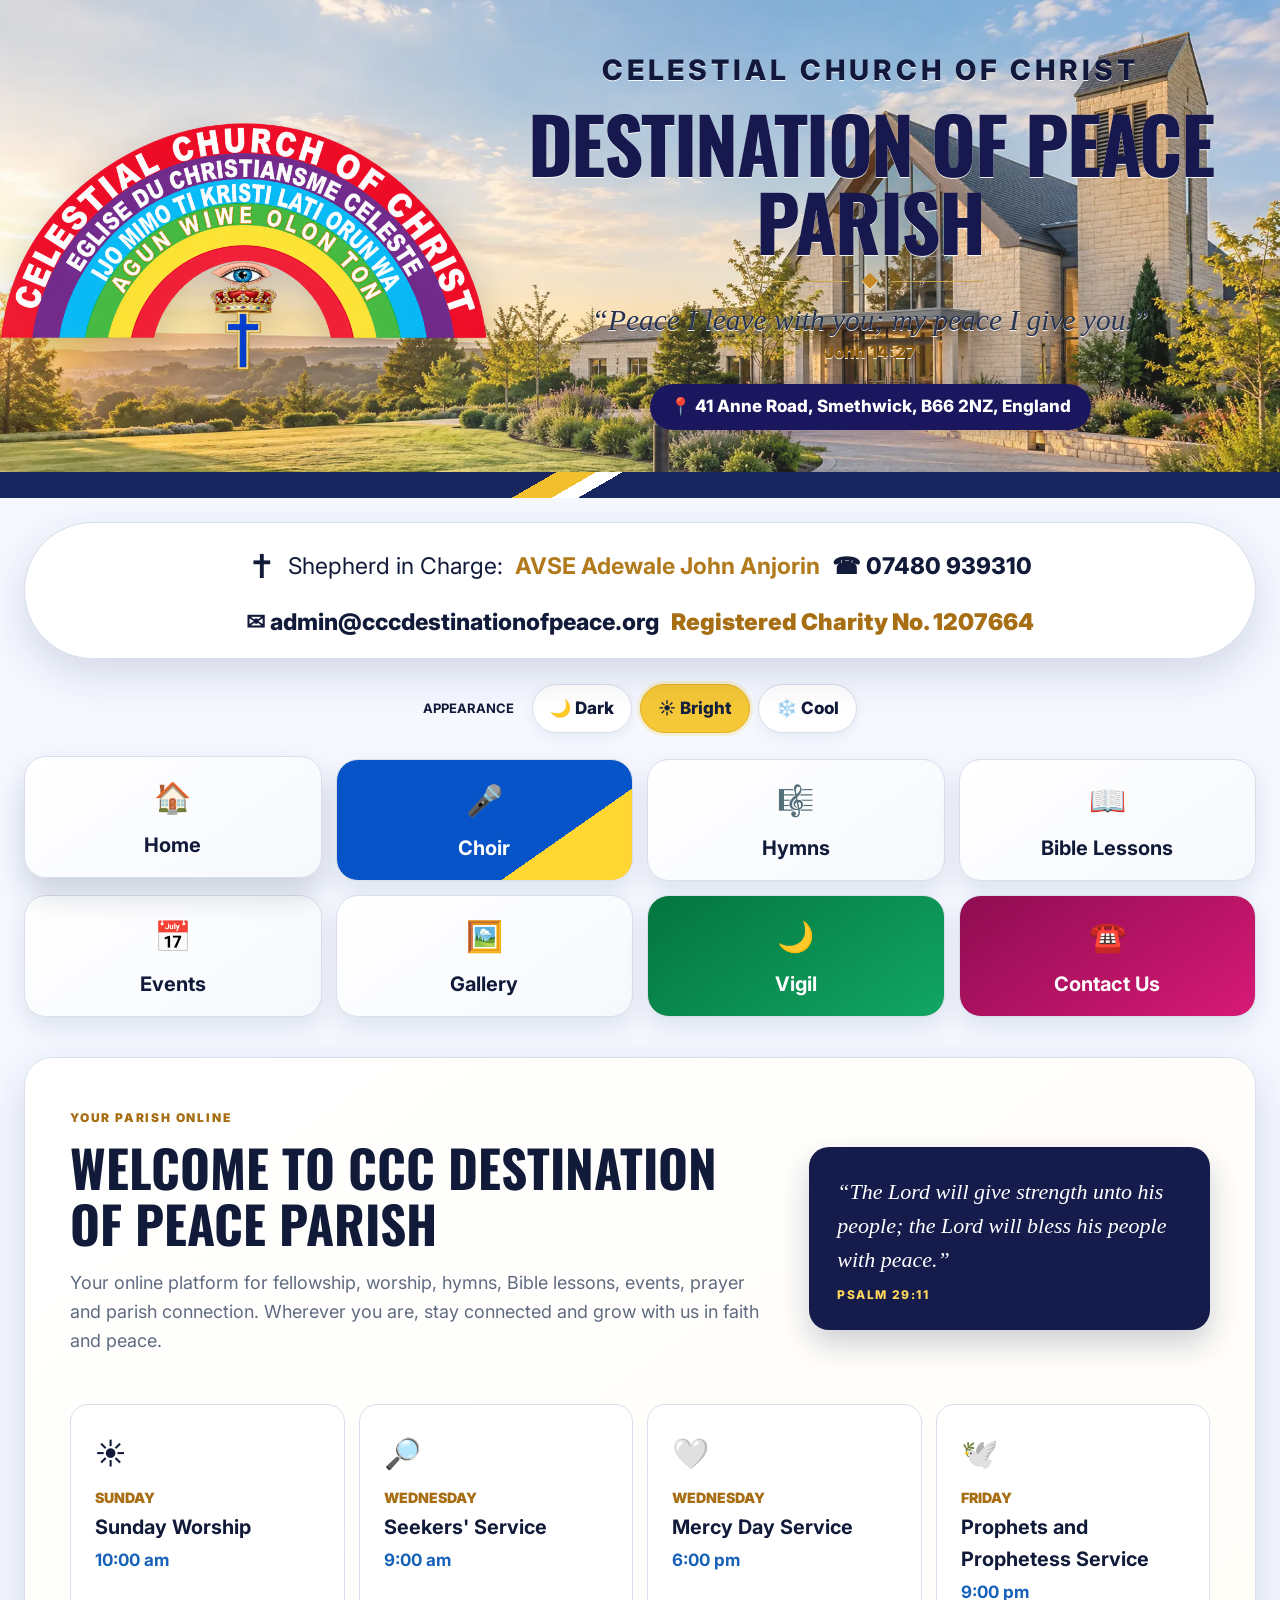
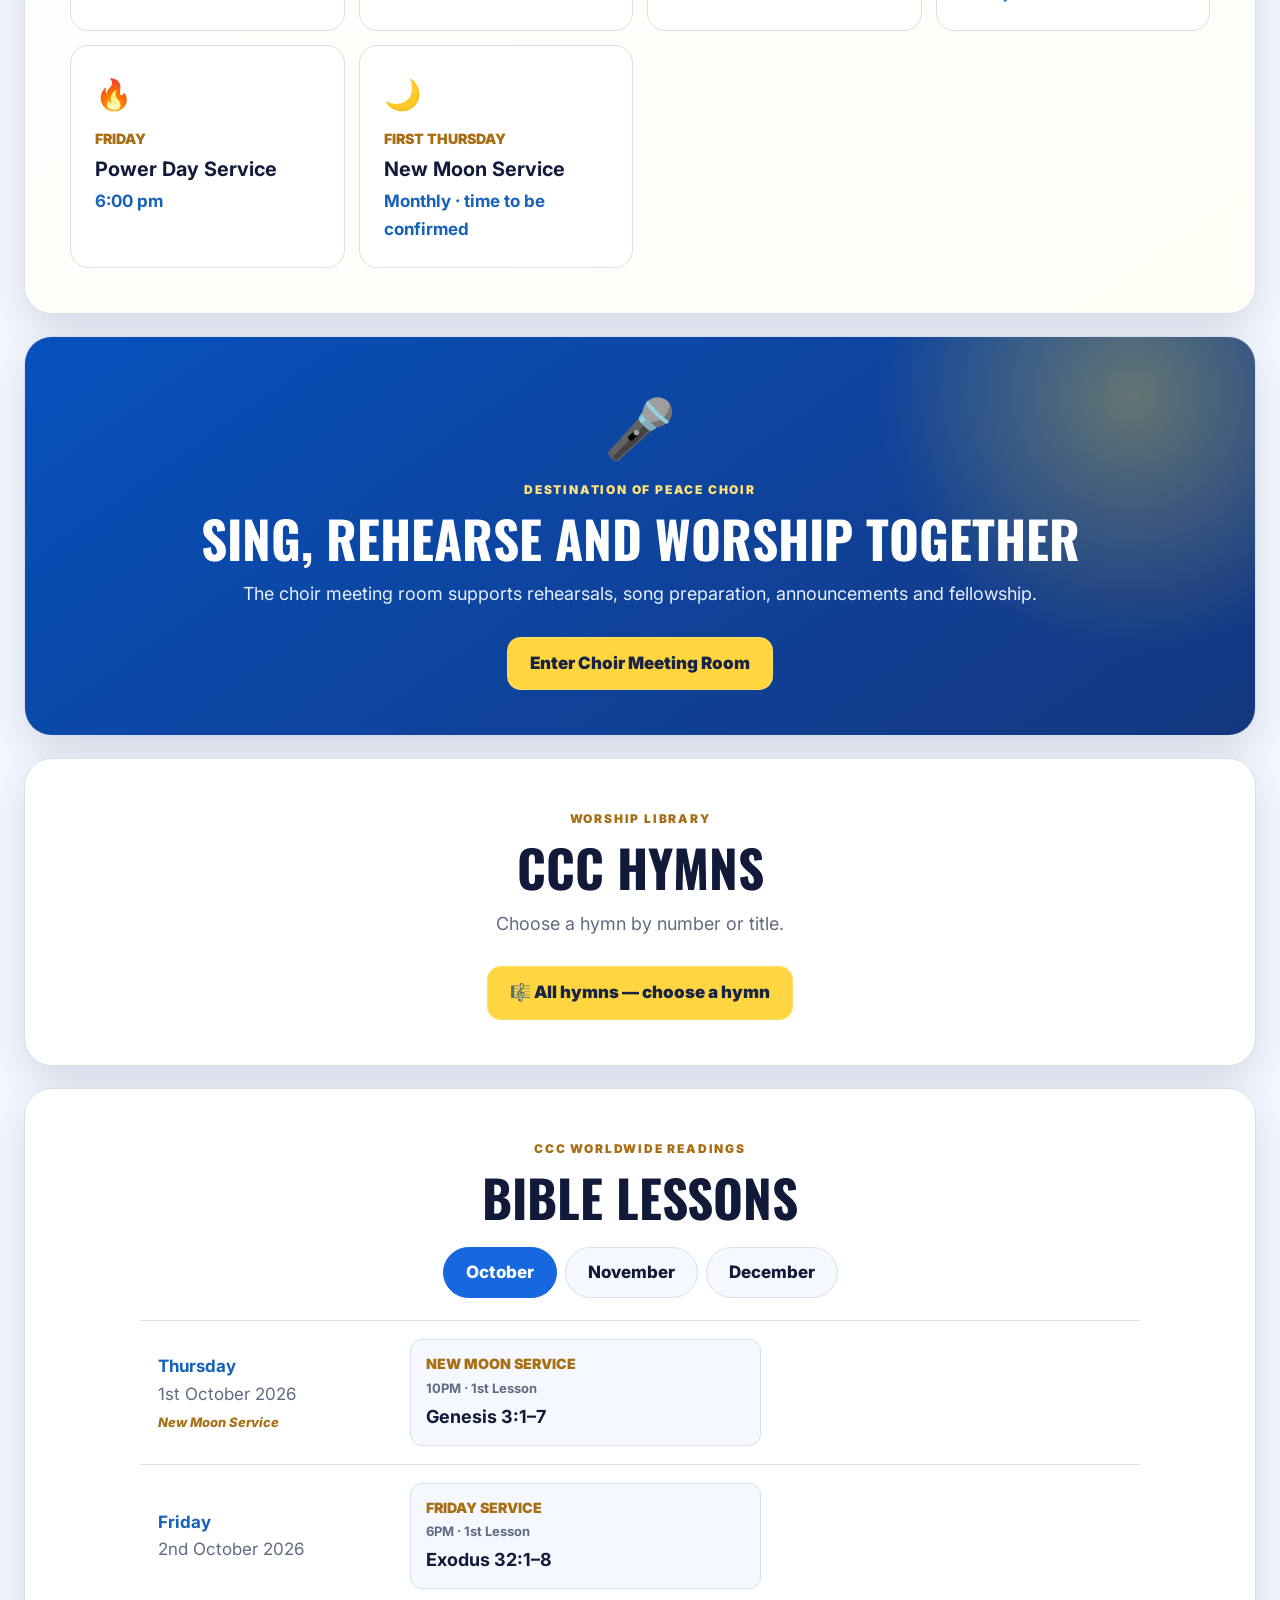
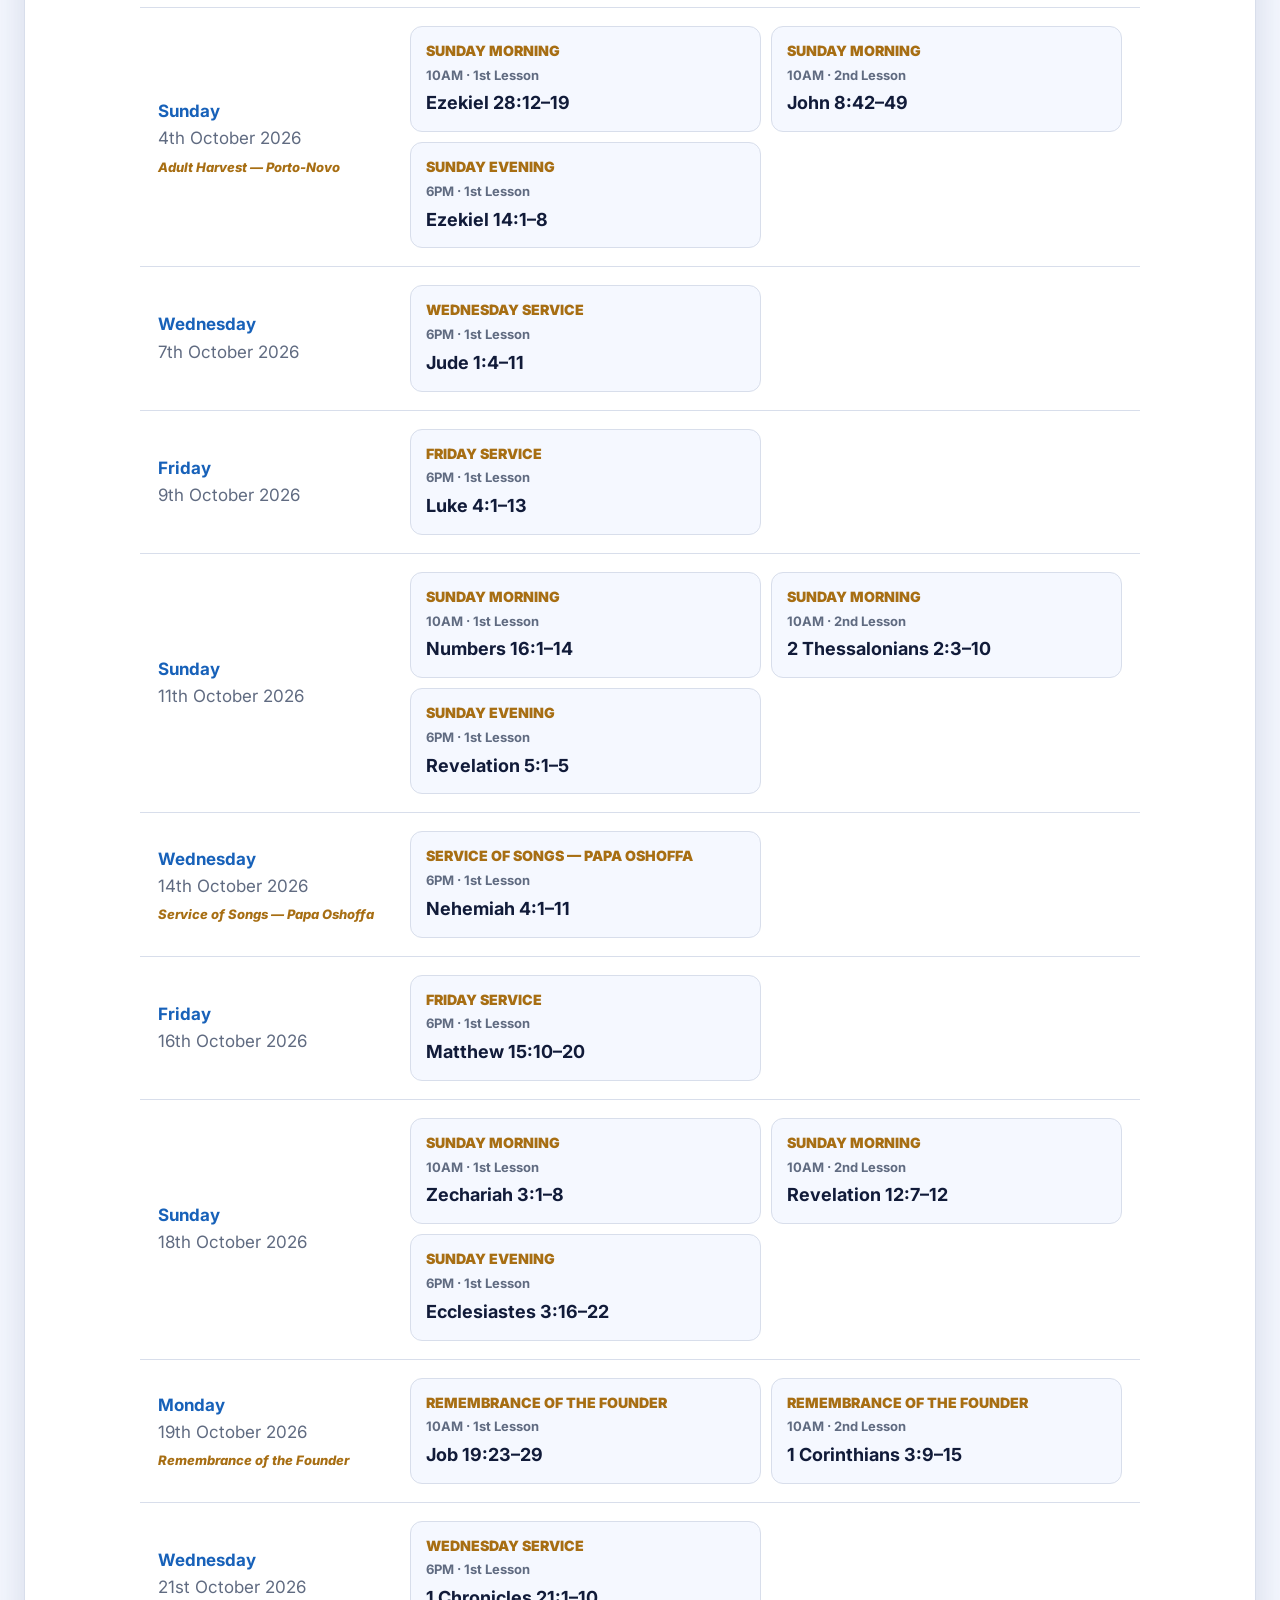
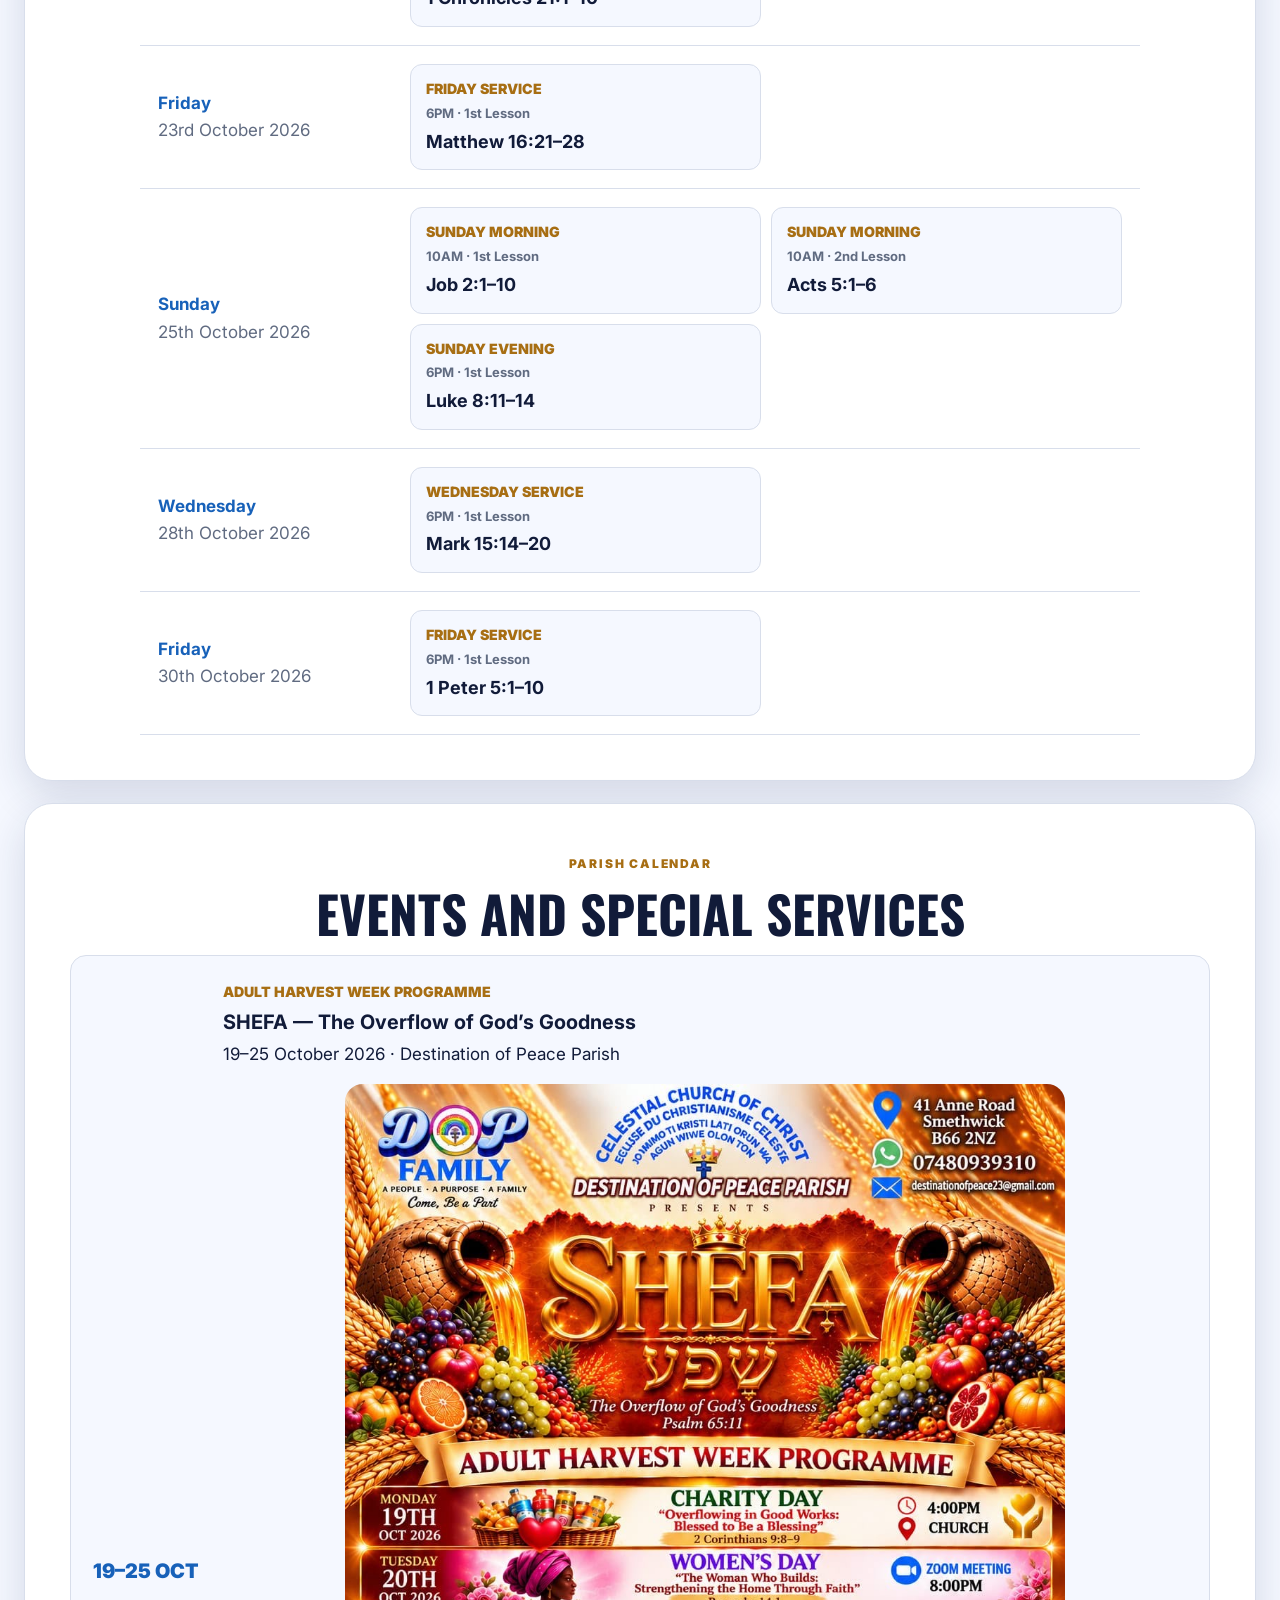
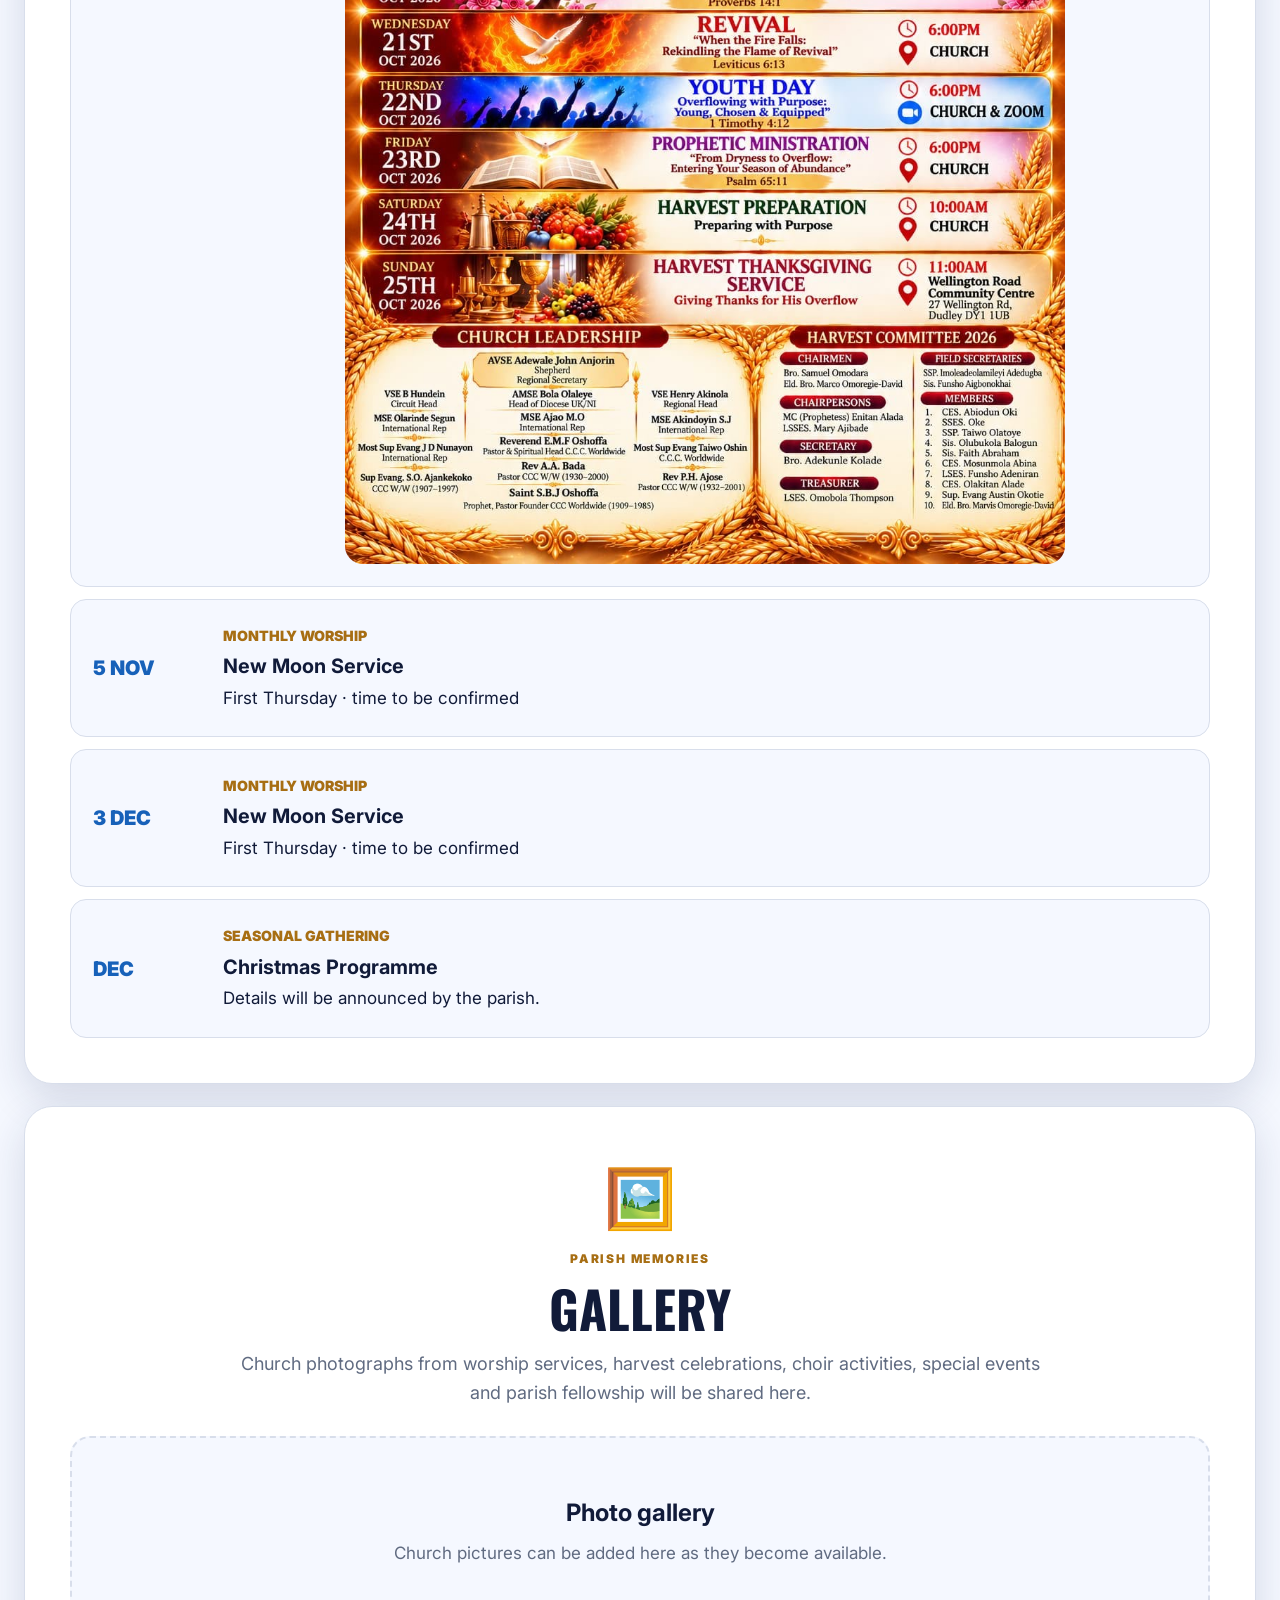
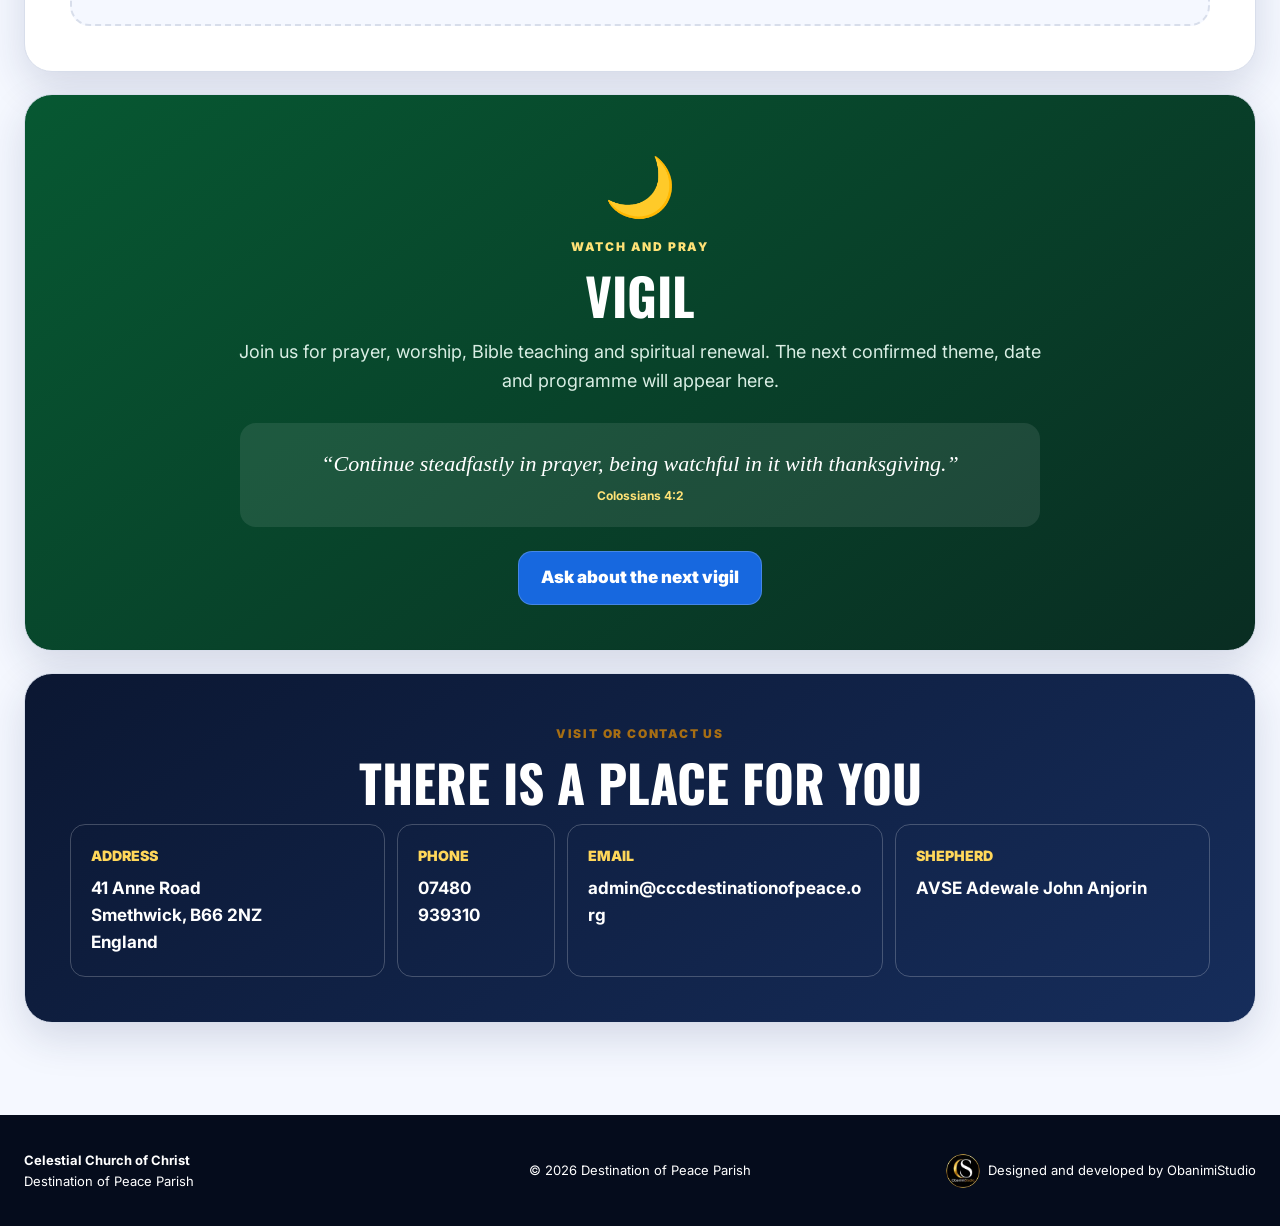
==== commit 5f73801a: "Publish charity number and Gallery across devices" ====
--- a/index.html
+++ b/index.html
@@ -9,10 +9,10 @@
   <link rel="canonical" href="https://cccdestinationofpeace.org.uk/" />
   <link rel="icon" href="/favicon.svg" />
   <link rel="manifest" href="/manifest.webmanifest" />
-  <link rel="stylesheet" href="/assets/index-CvPpojqM.css?v=20261007-1" />
+  <link rel="stylesheet" href="/assets/index-CvPpojqM.css?v=20261007-3" />
 </head>
 <body>
   <div id="root"></div>
-  <script type="module" src="/assets/hymn-selector-20261004.js?v=20261007-1"></script>
+  <script type="module" src="/assets/hymn-selector-20261004.js?v=20261007-3"></script>
 </body>
 </html>
--- a/assets/index-CvPpojqM.css
+++ b/assets/index-CvPpojqM.css
@@ -1 +1,9 @@
 @import "https://fonts.googleapis.com/css2?family=Inter:wght@400;600;700;800;900&family=Oswald:wght@600;700&display=swap";html,body,#root{min-height:100%}body{margin:0}:root{--page:#f5f8ff;--surface:#fff;--ink:#111b39;--muted:#606b81;--line:#d8deeb;--gold:#f5c837;--shadow:0 15px 42px #192b5426;--lightningcss-light:initial;--lightningcss-dark: ;color-scheme:light;font-family:Inter,system-ui,sans-serif}:root[data-theme=dark]{--page:#071020;--surface:#0e1a30;--ink:#f7f9ff;--muted:#b5bfd2;--line:#293752;--gold:#ffd445;--shadow:0 15px 42px #0006;--lightningcss-light: ;--lightningcss-dark:initial;color-scheme:dark}:root[data-theme=cool]{--page:#edfaff;--surface:#fff;--ink:#12334a;--muted:#5e7482;--line:#c4dde9;--gold:#f0c84a;--shadow:0 15px 42px #175b7624;--lightningcss-light:initial;--lightningcss-dark: ;color-scheme:light}*{box-sizing:border-box}html{scroll-behavior:smooth;scroll-padding-top:24px}body{background:radial-gradient(circle at top,#dfeaff 0,var(--page) 440px);color:var(--ink);margin:0;font:17px/1.6 Inter,sans-serif}button,input{font:inherit}button,a{-webkit-tap-highlight-color:transparent}.app-shell{background:var(--page);width:min(1450px,100%);margin:auto;overflow:hidden;box-shadow:0 0 80px #0714322e}.parish-banner{background:linear-gradient(90deg,#ffffff12 0%,#ffffff24 38%,#ffffff14 74%),var(--church);background-position:50%;background-size:cover;grid-template-columns:36% 64%;align-items:center;min-height:440px;display:grid;position:relative;overflow:hidden}.parish-banner:after{content:"";background:linear-gradient(150deg,#17265f 0 42%,#f2bf2d 42% 45%,#fff 45% 47%,#17265f 47%);height:26px;position:absolute;inset:auto 0 0}.banner-glow{pointer-events:none;background:radial-gradient(circle at 75% 20%,#ffe0740d,#0000 30%);position:absolute;inset:0}.ccc-emblem{z-index:1;filter:drop-shadow(0 12px 20px #05103633);justify-self:start;width:106%;max-width:560px;position:relative}.banner-copy{z-index:2;text-align:center;text-shadow:0 1px #ffffffe6;padding:48px 34px 68px;position:relative}.banner-copy>p{text-transform:uppercase;letter-spacing:.14em;color:#12183b;margin:0;font-size:clamp(17px,2.2vw,29px);font-weight:800}.banner-copy h1{text-transform:uppercase;letter-spacing:-.02em;color:#17184e;max-width:900px;margin:10px auto 8px;font-family:Oswald,sans-serif;font-size:clamp(46px,6vw,86px);line-height:1.02}.ornament{color:#c58a26;justify-content:center;align-items:center;gap:12px;display:flex}.ornament:before,.ornament:after{content:"";background:#cba44c;width:92px;height:1px}.banner-copy blockquote{color:#28334f;margin:6px 0 0;font:italic clamp(19px,2.3vw,31px)/1.3 Georgia,serif}.banner-copy cite{color:#8b5a0b;font-style:normal;font-weight:800;display:block}.address-pill{color:#fff;text-shadow:none;background:#1b175e;border-radius:999px;margin-top:18px;padding:9px 20px;font-weight:800;text-decoration:none;display:inline-flex;box-shadow:0 7px 18px #1a185e40}main{background:var(--page);padding:0 24px 70px}.shepherd-strip{z-index:3;border:1px solid var(--line);background:var(--surface);max-width:1320px;box-shadow:var(--shadow);border-radius:999px;flex-wrap:wrap;justify-content:center;align-items:center;gap:12px;margin:24px auto 15px;padding:17px 28px;font-size:clamp(16px,2vw,23px);display:flex;position:relative}.shepherd-strip .cross{font-size:33px}.shepherd-strip strong{color:#b17a1c}.shepherd-strip a{color:var(--ink);font-weight:800;text-decoration:none}.appearance-panel{text-transform:uppercase;justify-content:center;align-items:center;gap:18px;padding:10px;display:flex}.appearance-panel>b{font-size:13px}.appearance-panel>div{gap:8px;display:flex}.appearance-panel button{border:1px solid var(--line);background:var(--surface);color:var(--ink);cursor:pointer;border-radius:999px;padding:10px 17px;font-weight:800;box-shadow:0 5px 14px #1328500f}.appearance-panel button.active{background:var(--gold);color:#16213e;border-color:#e4b31f;box-shadow:0 0 0 3px #f5c83733}.dashboard-grid{grid-template-columns:repeat(4,1fr);gap:14px;max-width:1320px;margin:16px auto 40px;display:grid}.dashboard-card{border:1px solid var(--line);background:linear-gradient(145deg,var(--surface),color-mix(in srgb,var(--surface) 86%,#bed0ef));min-height:122px;color:var(--ink);cursor:pointer;border-radius:22px;align-content:center;place-items:center;gap:8px;font-size:20px;transition:transform .2s,box-shadow .2s;display:grid;box-shadow:0 10px 24px #0e1f431a}.dashboard-card:hover,.dashboard-card.selected{transform:translateY(-3px);box-shadow:0 16px 30px #0e1f432e}.dashboard-card span{font-size:30px}.dashboard-card.blue{color:#fff;background:linear-gradient(145deg,#0754c9 0 72%,#ffd632 72%)}.dashboard-card.green{color:#fff;background:linear-gradient(145deg,#04753e,#11a663)}.dashboard-card.pink{color:#fff;background:linear-gradient(145deg,#8f0d52,#d71975)}.welcome-card,.content-card{border:1px solid var(--line);background:var(--surface);max-width:1320px;box-shadow:var(--shadow);border-radius:28px;margin:22px auto;padding:45px;scroll-margin-top:24px}.welcome-card{background:linear-gradient(145deg,var(--surface),color-mix(in srgb,var(--surface) 90%,#ffe8a8))}.welcome-intro{grid-template-columns:1.4fr .8fr;align-items:center;gap:38px;display:grid}.welcome-intro p{color:var(--muted);font-size:18px}.welcome-intro blockquote{color:#fff;background:#151c4c;border-radius:20px;margin:0;padding:28px;font:italic 22px/1.55 Georgia,serif;box-shadow:0 14px 30px #0f184133}.welcome-intro cite{color:#ffd75a;text-transform:uppercase;letter-spacing:.12em;margin-top:10px;font:800 12px Inter,sans-serif;display:block}.section-kicker{color:#a76e13;text-transform:uppercase;letter-spacing:.15em;font-size:12px;font-weight:900;display:inline-block}.welcome-card h2,.content-card h2{text-transform:uppercase;margin:8px 0 14px;font-family:Oswald,sans-serif;font-size:clamp(30px,4vw,52px);line-height:1.1}.content-card{text-align:center}.content-card>p{max-width:820px;color:var(--muted);margin:0 auto 28px;font-size:18px}.service-grid{text-align:left;grid-template-columns:repeat(4,1fr);gap:14px;margin-top:30px;display:grid}.service-grid article{border:1px solid var(--line);background:var(--surface);border-radius:18px;padding:24px}.service-grid article>span{font-size:30px}.service-grid small{color:#a76e13;text-transform:uppercase;margin-top:10px;font-weight:900;display:block}.service-grid h3{margin:3px 0}.service-grid strong{color:#1761b9}.card-icon{font-size:58px}.choir-card{color:#fff;background:radial-gradient(circle at 90% 15%,#ffd73459,#0000 22%),linear-gradient(145deg,#0751bd,#14377f)}.choir-card .section-kicker{color:#ffe278}.choir-card>p{color:#e7efff}.action-button{color:#fff;background:#1768df;border:1px solid #fff3;border-radius:14px;justify-content:center;align-items:center;min-height:52px;padding:12px 22px;font-weight:900;text-decoration:none;display:inline-flex}.action-button.gold{color:#192344;background:#ffd63f}.search-box{text-align:left;max-width:740px;margin:25px auto;font-weight:800;display:block}.search-box input{border:1px solid var(--line);background:var(--page);width:100%;color:var(--ink);border-radius:12px;margin-top:7px;padding:15px;display:block}.hymn-grid{grid-template-columns:repeat(3,1fr);gap:12px;display:grid}.hymn-grid button{text-align:left;border:1px solid var(--line);background:var(--page);min-height:125px;color:var(--ink);cursor:pointer;border-radius:15px;padding:18px}.hymn-grid small,.hymn-grid span{color:var(--muted);display:block}.hymn-grid b{margin:7px 0;font-size:17px;display:block}.month-tabs{flex-wrap:wrap;justify-content:center;gap:8px;margin:22px 0;display:flex}.month-tabs button{border:1px solid var(--line);background:var(--page);color:var(--ink);cursor:pointer;border-radius:999px;padding:11px 22px;font-weight:800}.month-tabs button.active{color:#fff;background:#1768df;border-color:#1768df}.lesson-list{border-top:1px solid var(--line);text-align:left;max-width:1000px;margin:auto}.lesson-list>article{border-bottom:1px solid var(--line);grid-template-columns:230px 1fr;align-items:center;gap:22px;padding:18px;display:grid}.lesson-date{display:grid}.lesson-date>b{color:#1761b9}.lesson-date time{color:var(--muted)}.lesson-date em{color:#a76e13;margin-top:6px;font-size:13px;font-weight:800;line-height:1.35}.lesson-readings{grid-template-columns:repeat(2,minmax(0,1fr));gap:10px;display:grid}.lesson-readings>div{background:var(--page);border:1px solid var(--line);border-radius:12px;min-height:88px;padding:13px 15px}.lesson-readings small{color:#a76e13;text-transform:uppercase;font-weight:900;display:block}.lesson-readings span{color:var(--muted);margin-top:2px;font-size:13px;font-weight:700;display:block}.lesson-readings strong{margin-top:4px;font-size:18px;display:block}.event-grid{text-align:left;gap:12px;display:grid}.event-grid article{border:1px solid var(--line);background:var(--page);border-radius:16px;grid-template-columns:110px 1fr;align-items:center;gap:20px;padding:22px;display:grid}.event-grid time{color:#1761b9;font-size:20px;font-weight:900}.event-grid small{color:#a76e13;text-transform:uppercase;font-weight:900}.event-grid h3,.event-grid p{margin:2px 0}.vigil-card{color:#fff;background:linear-gradient(145deg,#075832,#092d22)}.vigil-card .section-kicker{color:#ffe276}.vigil-card>p{color:#d9eee4}.vigil-card blockquote{background:#ffffff17;border-radius:16px;max-width:800px;margin:24px auto;padding:24px;font:italic 22px/1.5 Georgia,serif}.vigil-card cite{color:#ffe276;margin-top:8px;font:700 12px Inter,sans-serif;display:block}.contact-card{color:#fff;background:linear-gradient(145deg,#0b1732,#162d5b)}.contact-grid{text-align:left;grid-template-columns:2fr 1fr 2fr 2fr;gap:12px;display:grid}.contact-grid>*{color:#fff;overflow-wrap:anywhere;border:1px solid #ffffff38;border-radius:15px;padding:20px;text-decoration:none}.contact-grid small{color:#ffd75a;text-transform:uppercase;margin-bottom:7px;font-weight:900;display:block}footer{color:#fff;background:#050c1c;grid-template-columns:1fr auto 1fr;align-items:center;gap:20px;padding:32px max(24px,50% - 660px);font-size:13px;display:grid}footer div{display:grid}footer a{color:#fff;justify-self:end;align-items:center;gap:8px;text-decoration:none;display:flex}footer img{border-radius:50%;width:34px;height:34px}.modal-backdrop{z-index:100;background:#020816e0;place-items:center;padding:20px;display:grid;position:fixed;inset:0}.hymn-modal{background:var(--surface);width:min(1120px,100%);max-height:92vh;color:var(--ink);border-radius:20px;padding:34px;position:relative;overflow:auto}.hymn-toolbar{z-index:2;background:color-mix(in srgb,var(--surface) 95%,transparent);border-bottom:1px solid var(--line);-webkit-backdrop-filter:blur(10px);backdrop-filter:blur(10px);justify-content:space-between;align-items:center;gap:15px;margin:-34px -34px 24px;padding:16px 20px;display:flex;position:sticky;top:-34px}.close-button,.font-controls button,.hymn-navigation button{border:1px solid var(--line);background:var(--page);color:var(--ink);cursor:pointer;border-radius:10px;padding:9px 14px;font-weight:800}.font-controls{align-items:center;gap:8px;display:flex}.font-controls span{min-width:42px;color:var(--muted);font-size:13px}.bilingual-grid{text-align:left;grid-template-columns:1fr 1fr;gap:18px;margin-top:22px;display:grid}.bilingual-grid>section{border:1px solid var(--line);background:var(--page);border-radius:16px;padding:24px}.bilingual-grid h3{color:#1761b9;margin:0 0 16px}.lyrics-text{white-space:pre-wrap;font-size:var(--hymn-font-size);line-height:1.8}.hymn-navigation{justify-content:space-between;gap:12px;margin-top:24px;display:flex}.hymn-navigation button:disabled{opacity:.42;cursor:not-allowed}@media (min-width:701px) and (max-width:1050px){.ccc-emblem{width:82%;max-width:460px;align-self:start;margin-top:10px}}@media (width<=1050px){.parish-banner{grid-template-columns:40% 60%}.dashboard-grid{grid-template-columns:repeat(3,1fr)}.service-grid,.hymn-grid{grid-template-columns:repeat(2,1fr)}.contact-grid,footer{grid-template-columns:1fr 1fr}footer>p{display:none}}@media (width<=700px){body{font-size:16px}.parish-banner{background-image:linear-gradient(180deg,#ffffff24,#ffffff1f 60%,#ffffff0a),var(--church);background-position:66%;min-height:650px;display:block}.ccc-emblem{width:76%;margin:auto;padding-top:8px;display:block}.banner-copy{padding:0 18px 58px}.banner-copy h1{font-size:44px}.address-pill{font-size:13px}.shepherd-strip{text-align:center;border-radius:24px}.appearance-panel{text-align:center;display:grid}.dashboard-grid{grid-template-columns:repeat(2,1fr);gap:10px}.dashboard-card{min-height:105px;font-size:16px}.welcome-card,.content-card{padding:30px 20px}.welcome-intro{grid-template-columns:1fr;gap:20px}.welcome-intro blockquote{font-size:19px}.service-grid,.hymn-grid,.contact-grid,.bilingual-grid{grid-template-columns:1fr}.lesson-list>article{grid-template-columns:1fr;gap:10px}.lesson-readings{grid-template-columns:1fr 1fr}.event-grid article{grid-template-columns:1fr}.hymn-modal{padding:22px}.hymn-toolbar{margin:-22px -22px 20px;padding:12px;top:-22px}.font-controls button{padding:8px 10px}footer{grid-template-columns:1fr}footer a{justify-self:start}}@media (width<=420px){.lesson-readings{grid-template-columns:1fr}.appearance-panel button{padding:9px 11px}.dashboard-card{min-height:96px}}@media (prefers-reduced-motion:reduce){html{scroll-behavior:auto}.dashboard-card{transition:none}}
+
+/* Responsive emblem tuning: phone landscape and tablet orientations */
+@media (min-width:701px) and (max-width:1050px) and (max-height:500px){.parish-banner{grid-template-columns:42% 58%}.ccc-emblem{width:112%;max-width:500px;align-self:start;margin-top:8px}}
+@media (min-width:701px) and (max-width:1050px) and (min-height:501px) and (orientation:portrait){.parish-banner{grid-template-columns:38% 62%}.ccc-emblem{width:72%;max-width:390px;align-self:start;margin-top:12px}}
+@media (min-width:701px) and (max-width:1050px) and (min-height:501px) and (orientation:landscape){.parish-banner{grid-template-columns:36% 64%}.ccc-emblem{width:78%;max-width:420px;align-self:start;margin-top:12px}}
+
+.charity-number{color:#a76e13;font-weight:900;white-space:nowrap}.gallery-placeholder{border:2px dashed var(--line);background:var(--page);border-radius:20px;min-height:190px;place-items:center;padding:30px;display:grid}.gallery-placeholder>div{text-align:center;display:grid;gap:8px}.gallery-placeholder strong{font-size:24px}.gallery-placeholder span{color:var(--muted)}
+@media (width<=700px){.charity-number{white-space:normal;width:100%;text-align:center}}
